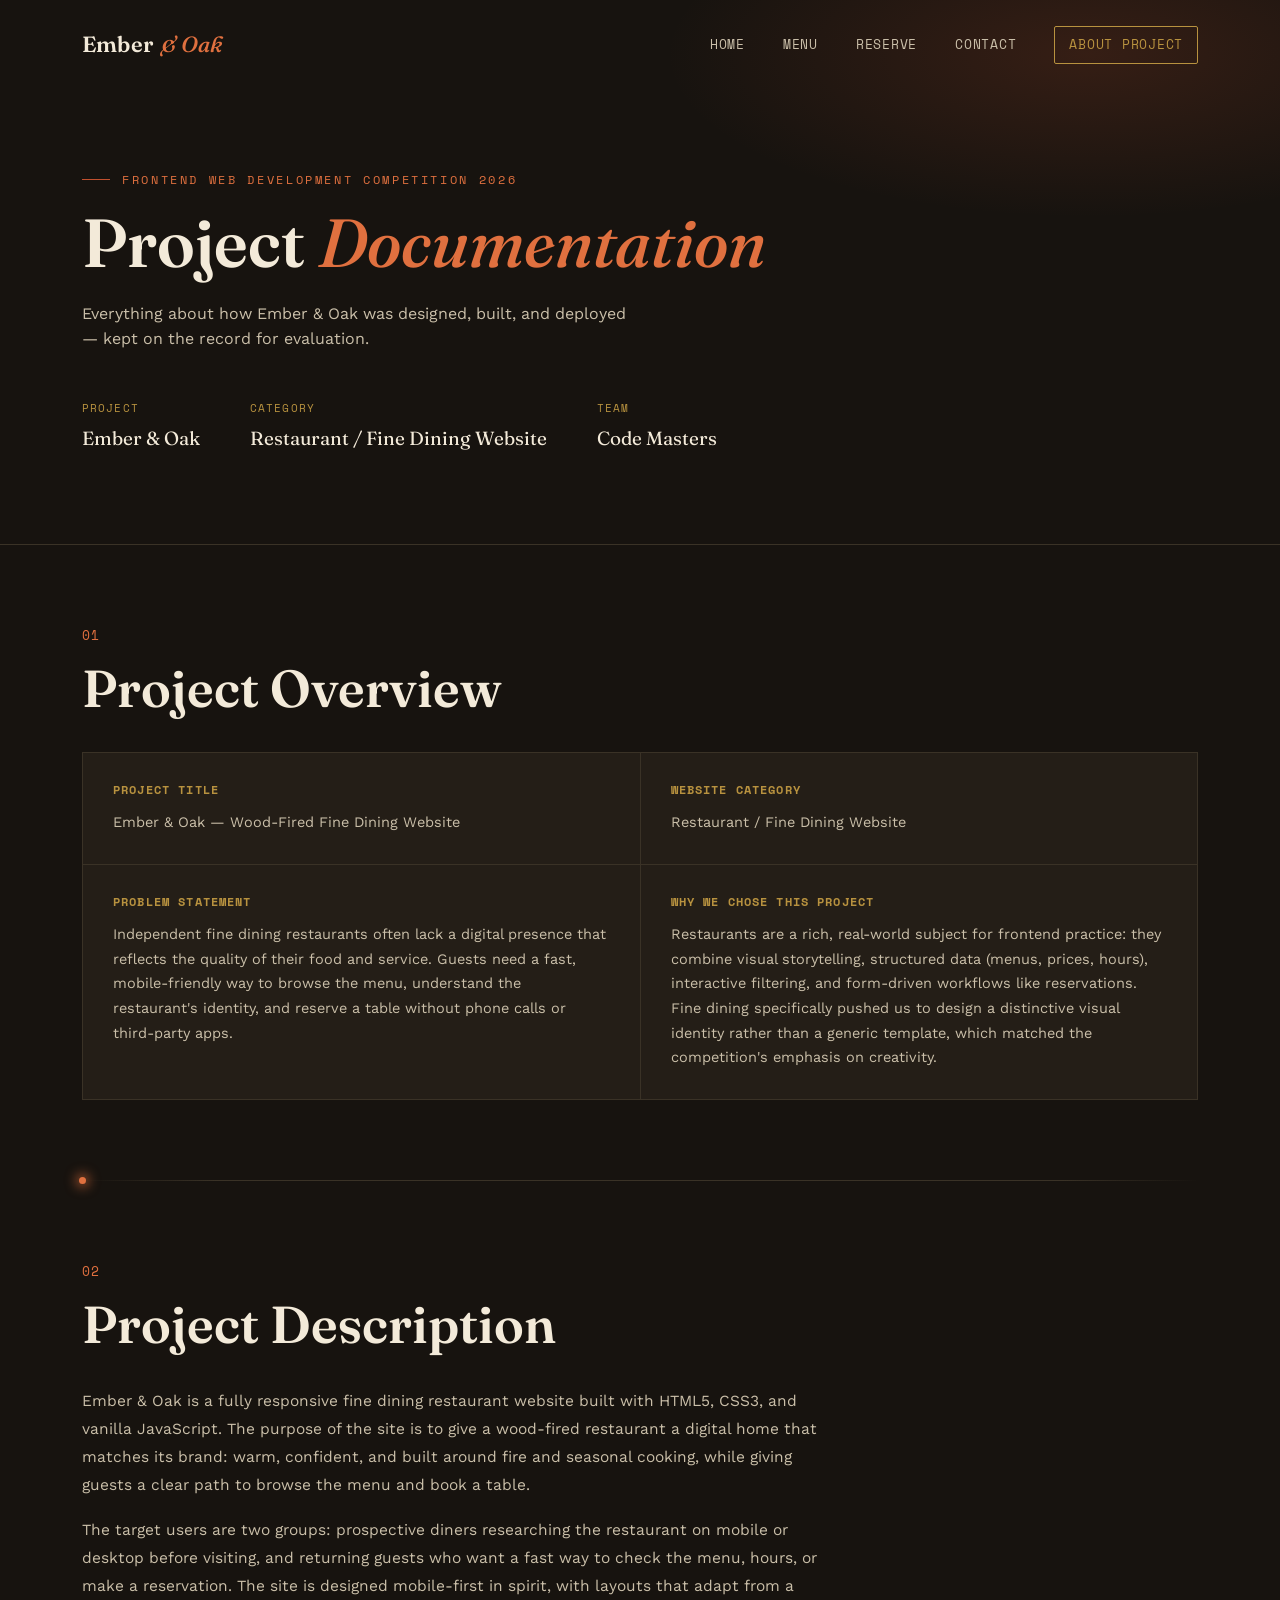
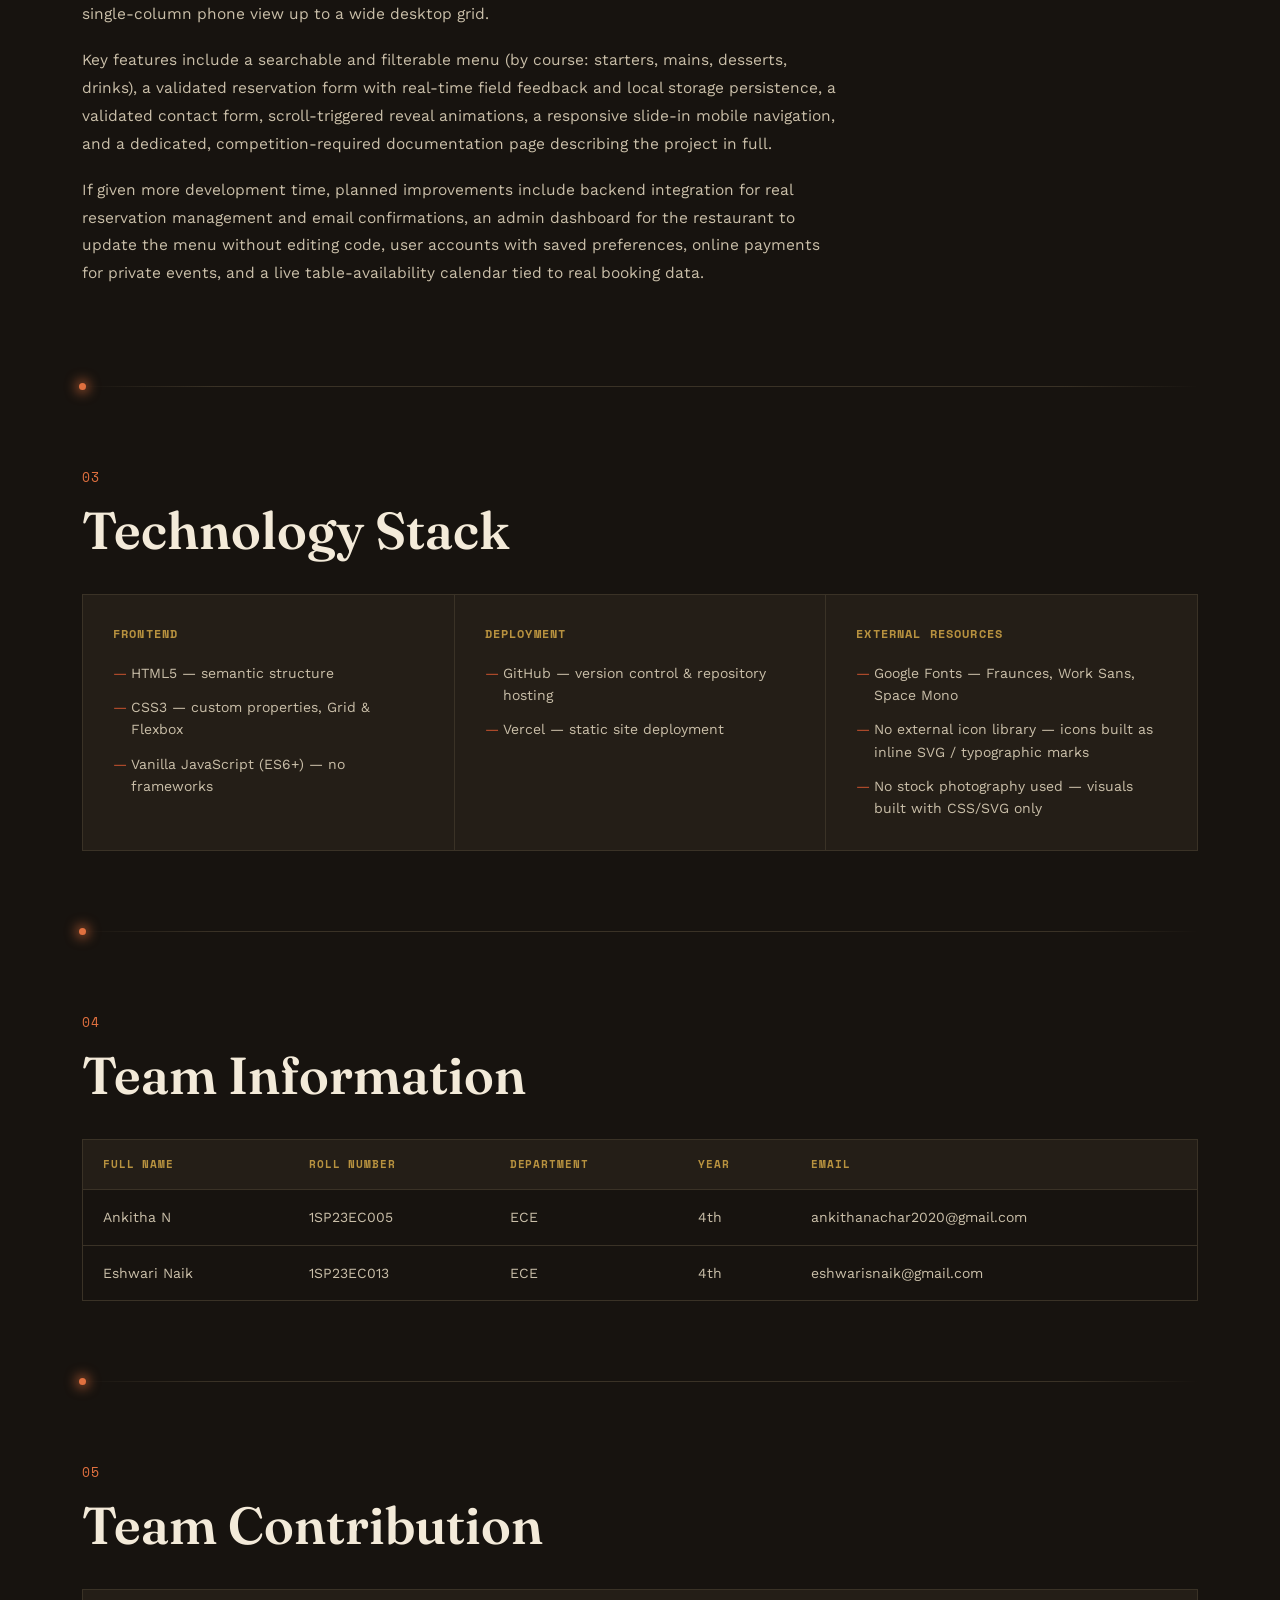
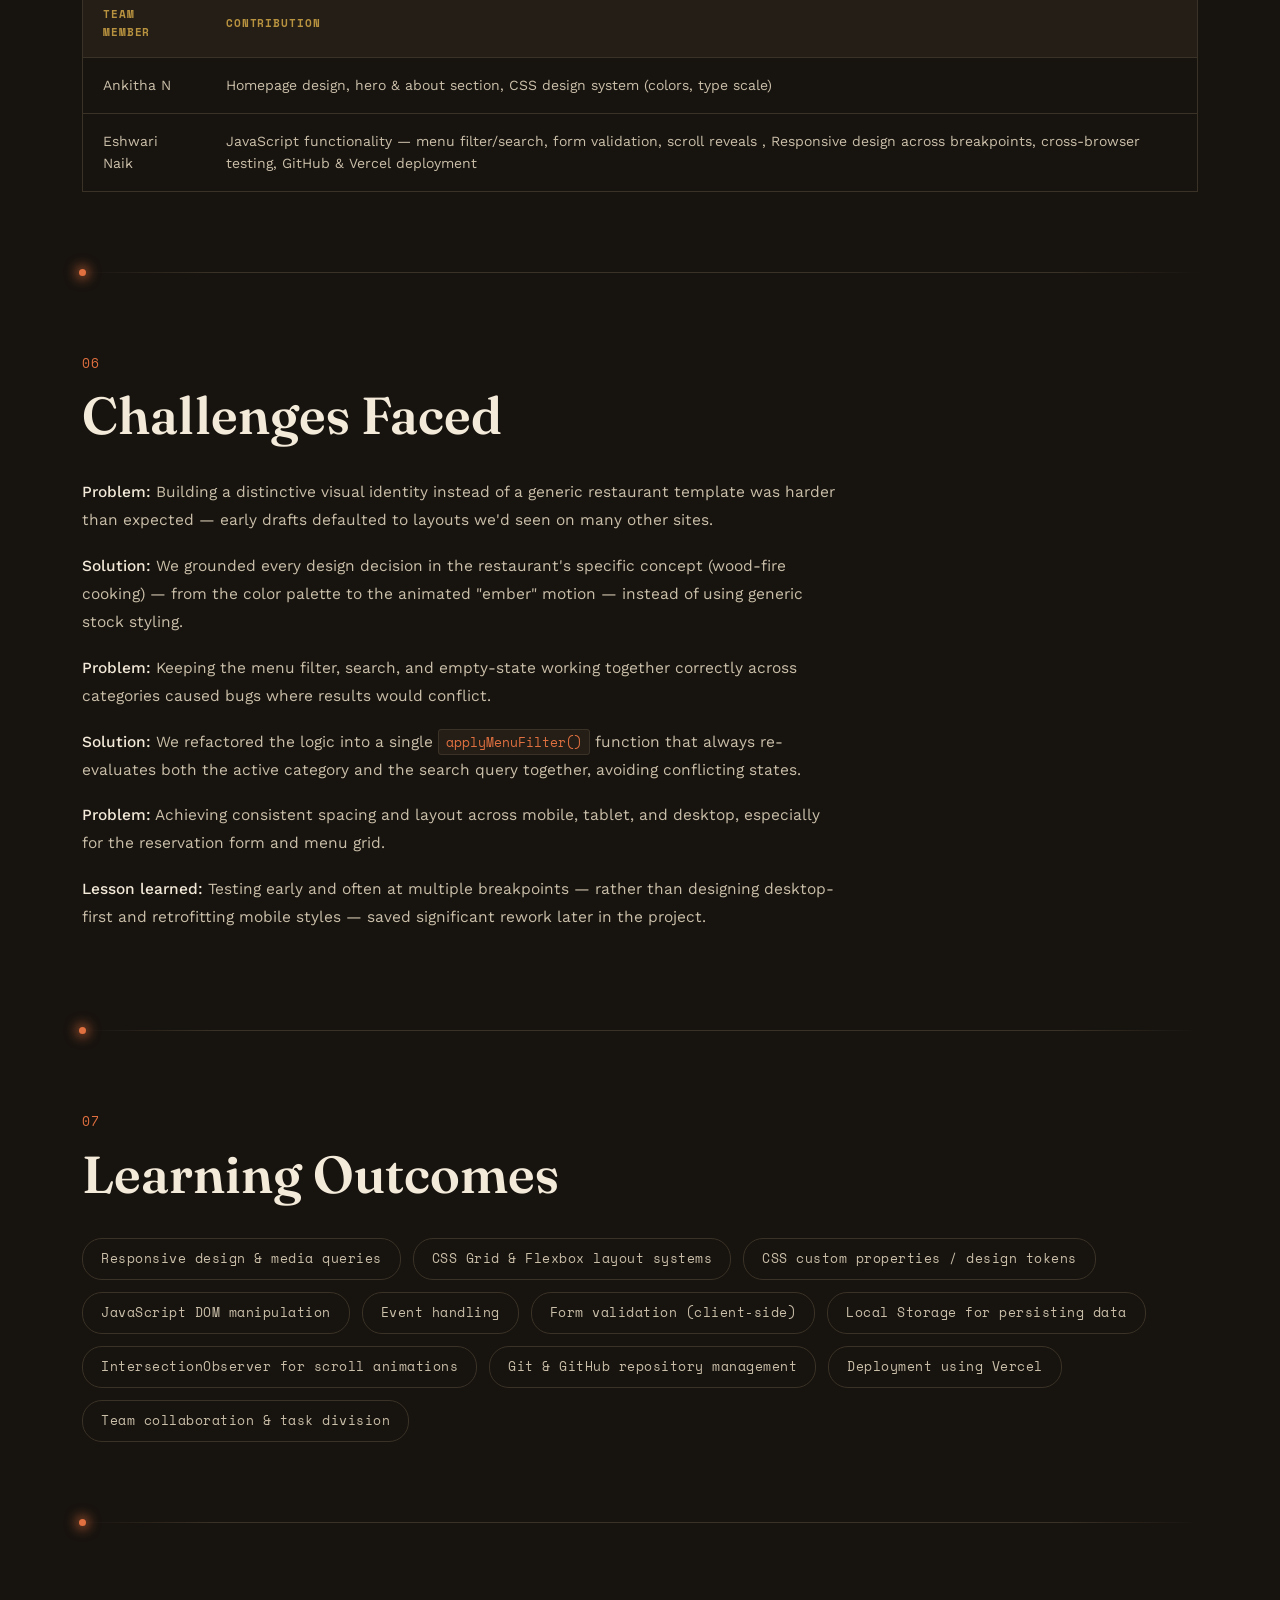
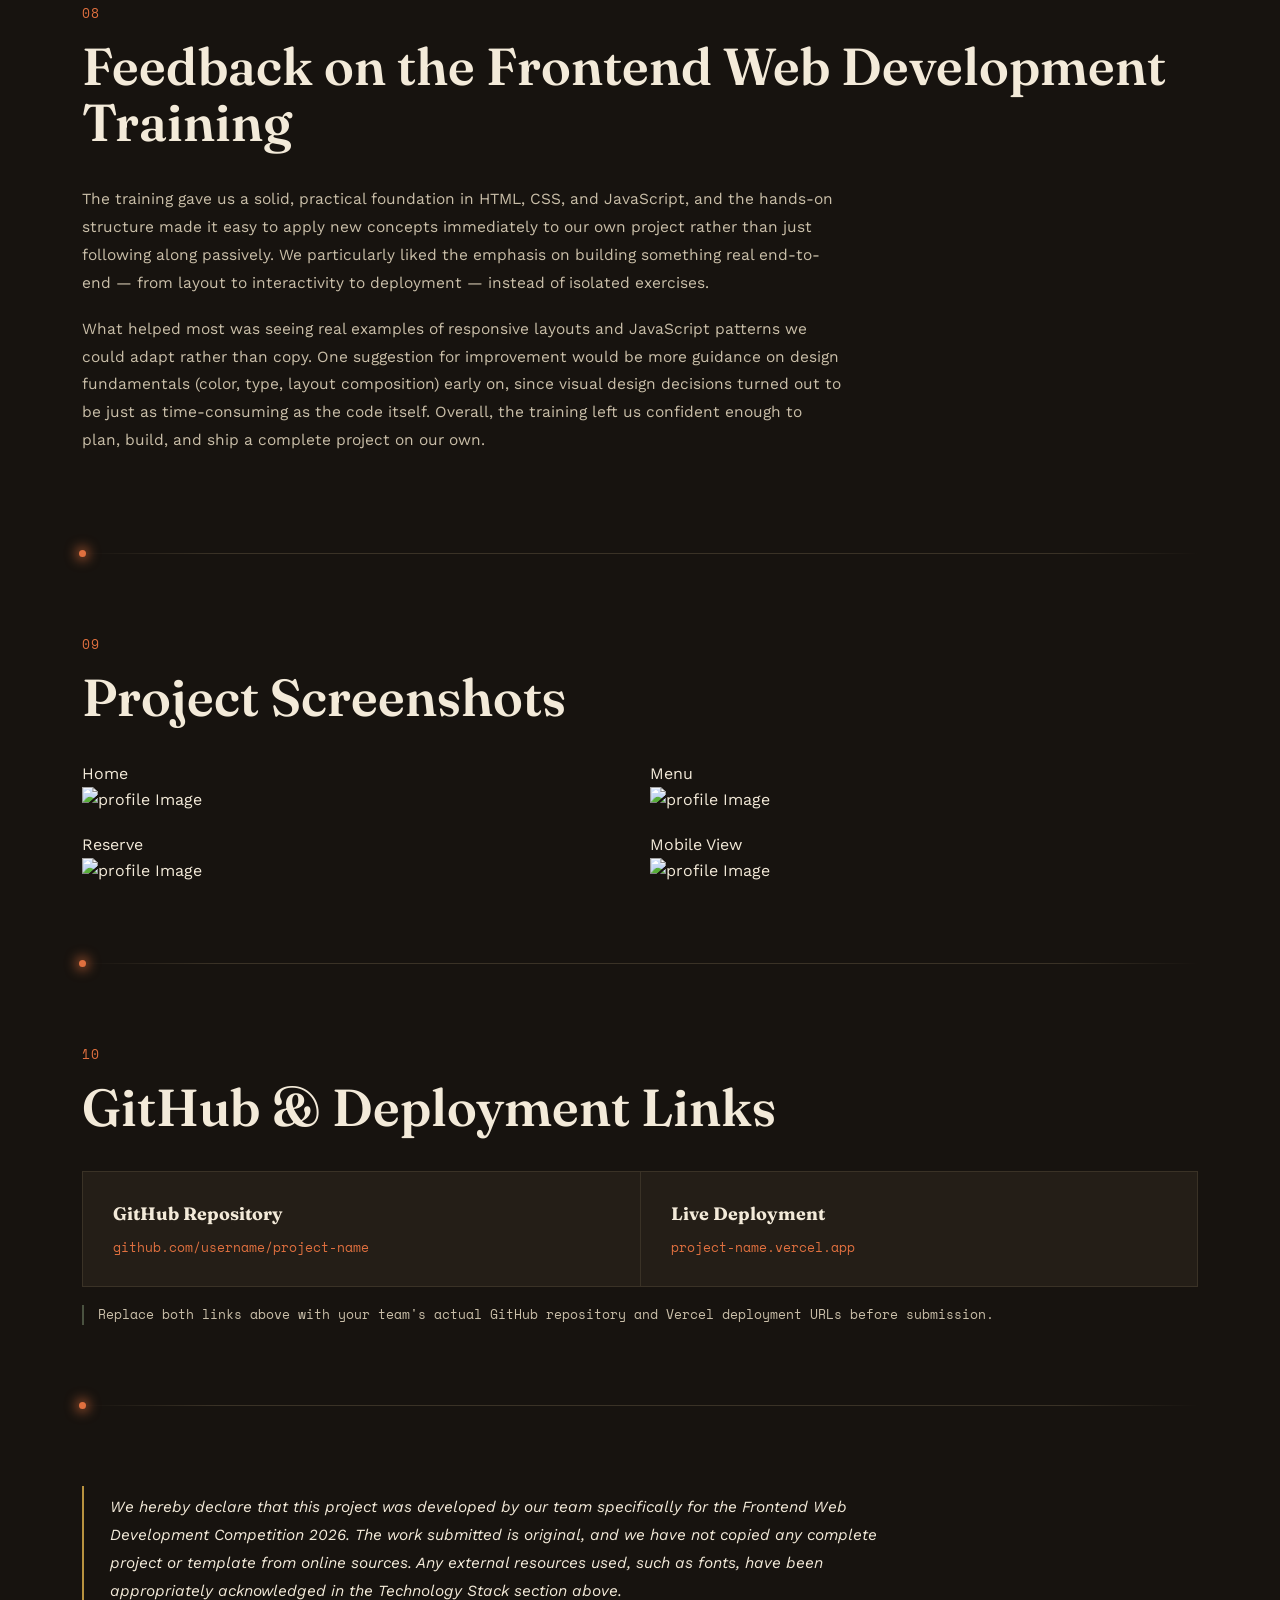
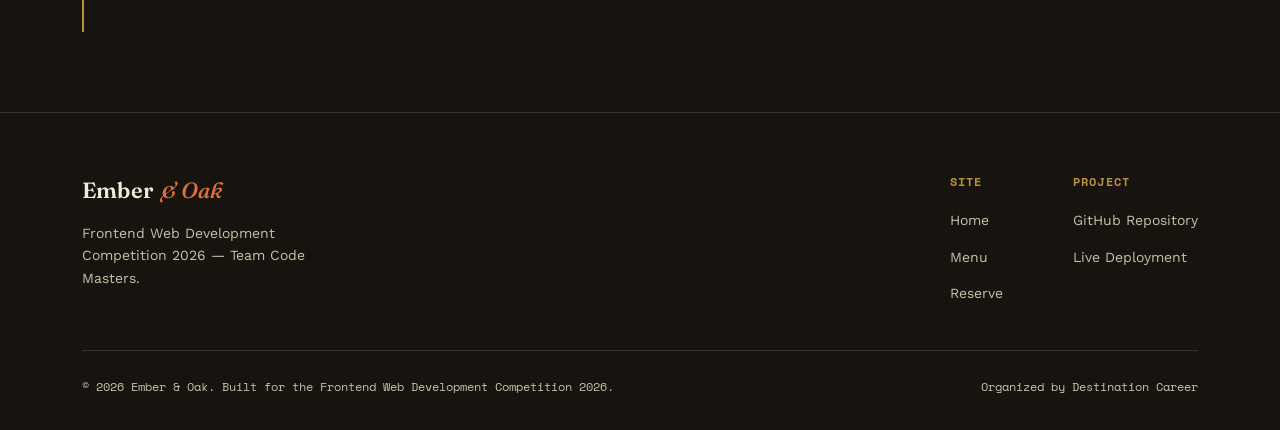
==== about-project.html @ 5c27bec0 "Add files via upload" ====
<!DOCTYPE html>
<html lang="en">
<head>
<meta charset="UTF-8">
<meta name="viewport" content="width=device-width, initial-scale=1.0">
<title>About Project — Ember & Oak Documentation</title>
<meta name="description" content="Project documentation for Ember & Oak, submitted for the Frontend Web Development Competition 2026.">
<link rel="preconnect" href="https://fonts.googleapis.com">
<link rel="stylesheet" href="style.css">
<link rel="stylesheet" href="responsive.css">
<link rel="stylesheet" href="docs.css">
<link rel="icon" href="data:,">
</head>
<body>
 
<!-- ===== Navigation ===== -->
<nav class="nav">
  <div class="container">
    <a href="index.html" class="brand">Ember <span>&amp; Oak</span></a>
    <div class="nav-links">
      <a href="index.html">Home</a>
      <a href="index.html#menu">Menu</a>
      <a href="index.html#reserve">Reserve</a>
      <a href="index.html#contact">Contact</a>
      <a href="about-project.html" class="doc-link">About Project</a>
    </div>
    <button class="nav-toggle" aria-label="Toggle navigation menu">
      <span></span><span></span><span></span>
    </button>
  </div>
</nav>
<div class="nav-overlay"></div>
 
<!-- ===== Doc Hero ===== -->
<header class="doc-hero">
  <div class="container">
    <div class="eyebrow reveal">Frontend Web Development Competition 2026</div>
    <h1 class="doc-title reveal">Project <em>Documentation</em></h1>
    <p class="doc-sub reveal">Everything about how Ember &amp; Oak was designed, built, and deployed — kept on the record for evaluation.</p>
    <div class="doc-meta reveal">
      <div><span class="lab">Project</span><span class="val">Ember &amp; Oak</span></div>
      <div><span class="lab">Category</span><span class="val">Restaurant / Fine Dining Website</span></div>
      <div><span class="lab">Team</span><span class="val">Code Masters</span></div>
    </div>
  </div>
</header>
 
<main>
 
<!-- 1. Project Overview -->
<section class="section doc-section" id="overview">
  <div class="container">
    <div class="doc-num reveal">01</div>
    <h2 class="section-title reveal">Project Overview</h2>
    <div class="doc-grid reveal">
      <div class="doc-card">
        <h4>Project Title</h4>
        <p>Ember &amp; Oak — Wood-Fired Fine Dining Website</p>
      </div>
      <div class="doc-card">
        <h4>Website Category</h4>
        <p>Restaurant / Fine Dining Website</p>
      </div>
      <div class="doc-card">
        <h4>Problem Statement</h4>
        <p>Independent fine dining restaurants often lack a digital presence that reflects the quality of their food and service. Guests need a fast, mobile-friendly way to browse the menu, understand the restaurant's identity, and reserve a table without phone calls or third-party apps.</p>
      </div>
      <div class="doc-card">
        <h4>Why We Chose This Project</h4>
        <p>Restaurants are a rich, real-world subject for frontend practice: they combine visual storytelling, structured data (menus, prices, hours), interactive filtering, and form-driven workflows like reservations. Fine dining specifically pushed us to design a distinctive visual identity rather than a generic template, which matched the competition's emphasis on creativity.</p>
      </div>
    </div>
  </div>
</section>
 
<div class="container"><div class="ember-rule"></div></div>
 
<!-- 2. Project Description -->
<section class="section doc-section" id="description">
  <div class="container">
    <div class="doc-num reveal">02</div>
    <h2 class="section-title reveal">Project Description</h2>
    <div class="doc-prose reveal">
      <p>Ember &amp; Oak is a fully responsive fine dining restaurant website built with HTML5, CSS3, and vanilla JavaScript. The purpose of the site is to give a wood-fired restaurant a digital home that matches its brand: warm, confident, and built around fire and seasonal cooking, while giving guests a clear path to browse the menu and book a table.</p>
      <p>The target users are two groups: prospective diners researching the restaurant on mobile or desktop before visiting, and returning guests who want a fast way to check the menu, hours, or make a reservation. The site is designed mobile-first in spirit, with layouts that adapt from a single-column phone view up to a wide desktop grid.</p>
      <p>Key features include a searchable and filterable menu (by course: starters, mains, desserts, drinks), a validated reservation form with real-time field feedback and local storage persistence, a validated contact form, scroll-triggered reveal animations, a responsive slide-in mobile navigation, and a dedicated, competition-required documentation page describing the project in full.</p>
      <p>If given more development time, planned improvements include backend integration for real reservation management and email confirmations, an admin dashboard for the restaurant to update the menu without editing code, user accounts with saved preferences, online payments for private events, and a live table-availability calendar tied to real booking data.</p>
    </div>
  </div>
</section>
 
<div class="container"><div class="ember-rule"></div></div>
 
<!-- 3. Technology Stack -->
<section class="section doc-section" id="stack">
  <div class="container">
    <div class="doc-num reveal">03</div>
    <h2 class="section-title reveal">Technology Stack</h2>
    <div class="stack-grid reveal">
      <div class="stack-card">
        <h4>Frontend</h4>
        <ul>
          <li>HTML5 — semantic structure</li>
          <li>CSS3 — custom properties, Grid &amp; Flexbox</li>
          <li>Vanilla JavaScript (ES6+) — no frameworks</li>
        </ul>
      </div>
      <div class="stack-card">
        <h4>Deployment</h4>
        <ul>
          <li>GitHub — version control &amp; repository hosting</li>
          <li>Vercel — static site deployment</li>
        </ul>
      </div>
      <div class="stack-card">
        <h4>External Resources</h4>
        <ul>
          <li>Google Fonts — Fraunces, Work Sans, Space Mono</li>
          <li>No external icon library — icons built as inline SVG / typographic marks</li>
          <li>No stock photography used — visuals built with CSS/SVG only</li>
        </ul>
      </div>
    </div>
  </div>
</section>
 
<div class="container"><div class="ember-rule"></div></div>
 
<!-- 4. Team Information -->
<section class="section doc-section" id="team">
  <div class="container">
    <div class="doc-num reveal">04</div>
    <h2 class="section-title reveal">Team Information</h2>
    <div class="table-wrap reveal">
      <table class="doc-table">
        <thead>
          <tr><th>Full Name</th><th>Roll Number</th><th>Department</th><th>Year</th><th>Email </th></tr>
        </thead>
        <tbody>
          <tr><td>Ankitha N</td><td>1SP23EC005</td><td>ECE</td><td>4th</td><td>ankithanachar2020@gmail.com</td></tr>
          <tr><td>Eshwari Naik</td><td>1SP23EC013</td><td>ECE</td><td>4th</td><td>eshwarisnaik@gmail.com</td></tr>
        </tbody>
      </table>
   
</section>
 
<div class="container"><div class="ember-rule"></div></div>
 
<!-- 5. Team Contribution -->
<section class="section doc-section" id="contribution">
  <div class="container">
    <div class="doc-num reveal">05</div>
    <h2 class="section-title reveal">Team Contribution</h2>
    <div class="table-wrap reveal">
      <table class="doc-table">
        <thead>
          <tr><th>Team Member</th><th>Contribution</th></tr>
        </thead>
        <tbody>
          <tr><td>Ankitha N</td><td>Homepage design, hero &amp; about section, CSS design system (colors, type scale)</td></tr>
          <tr><td>Eshwari Naik</td><td>JavaScript functionality — menu filter/search, form validation, scroll reveals , Responsive design across breakpoints, cross-browser testing, GitHub &amp; Vercel deployment</td></tr>
        </tbody>
      </table>
    </div>
  </div>
</section>
 
<div class="container"><div class="ember-rule"></div></div>
 
<!-- 6. Challenges Faced -->
<section class="section doc-section" id="challenges">
  <div class="container">
    <div class="doc-num reveal">06</div>
    <h2 class="section-title reveal">Challenges Faced</h2>
    <div class="doc-prose reveal">
      <p><strong>Problem:</strong> Building a distinctive visual identity instead of a generic restaurant template was harder than expected — early drafts defaulted to layouts we'd seen on many other sites.</p>
      <p><strong>Solution:</strong> We grounded every design decision in the restaurant's specific concept (wood-fire cooking) — from the color palette to the animated "ember" motion — instead of using generic stock styling.</p>
      <p><strong>Problem:</strong> Keeping the menu filter, search, and empty-state working together correctly across categories caused bugs where results would conflict.</p>
      <p><strong>Solution:</strong> We refactored the logic into a single <code>applyMenuFilter()</code> function that always re-evaluates both the active category and the search query together, avoiding conflicting states.</p>
      <p><strong>Problem:</strong> Achieving consistent spacing and layout across mobile, tablet, and desktop, especially for the reservation form and menu grid.</p>
      <p><strong>Lesson learned:</strong> Testing early and often at multiple breakpoints — rather than designing desktop-first and retrofitting mobile styles — saved significant rework later in the project.</p>
    </div>
  </div>
</section>
 
<div class="container"><div class="ember-rule"></div></div>
 
<!-- 7. Learning Outcomes -->
<section class="section doc-section" id="outcomes">
  <div class="container">
    <div class="doc-num reveal">07</div>
    <h2 class="section-title reveal">Learning Outcomes</h2>
    <ul class="chip-list reveal">
      <li>Responsive design &amp; media queries</li>
      <li>CSS Grid &amp; Flexbox layout systems</li>
      <li>CSS custom properties / design tokens</li>
      <li>JavaScript DOM manipulation</li>
      <li>Event handling</li>
      <li>Form validation (client-side)</li>
      <li>Local Storage for persisting data</li>
      <li>IntersectionObserver for scroll animations</li>
      <li>Git &amp; GitHub repository management</li>
      <li>Deployment using Vercel</li>
      <li>Team collaboration &amp; task division</li>
    </ul>
  </div>
</section>
 
<div class="container"><div class="ember-rule"></div></div>
 
<!-- 8. Feedback -->
<section class="section doc-section" id="feedback">
  <div class="container">
    <div class="doc-num reveal">08</div>
    <h2 class="section-title reveal">Feedback on the Frontend Web Development Training</h2>
    <div class="doc-prose reveal">
      <p>The training gave us a solid, practical foundation in HTML, CSS, and JavaScript, and the hands-on structure made it easy to apply new concepts immediately to our own project rather than just following along passively. We particularly liked the emphasis on building something real end-to-end — from layout to interactivity to deployment — instead of isolated exercises.</p>
      <p>What helped most was seeing real examples of responsive layouts and JavaScript patterns we could adapt rather than copy. One suggestion for improvement would be more guidance on design fundamentals (color, type, layout composition) early on, since visual design decisions turned out to be just as time-consuming as the code itself. Overall, the training left us confident enough to plan, build, and ship a complete project on our own.</p>
    </div>
  </div>
</section>
 
<div class="container"><div class="ember-rule"></div></div>
 
<!-- 9. Screenshots -->
<section class="section doc-section" id="screenshots">
  <div class="container">
    <div class="doc-num reveal">09</div>
    <h2 class="section-title reveal">Project Screenshots</h2>
    <div class="shot-grid reveal">
      <div><span>Home </span><img src="images\home.png" alt="profile Image"></div>
      <div><span>Menu </span><img src="images\menu.png" alt="profile Image"></div>
      <div><span>Reserve </span><img src="images\reservation.png" alt="profile Image"></div>
    <div><span>Mobile View </span><img src="images\mobile.png" alt="profile Image"></div>
</div>
</section>
 
<div class="container"><div class="ember-rule"></div></div>
 
<!-- 10. Links -->
<section class="section doc-section" id="links">
  <div class="container">
    <div class="doc-num reveal">10</div>
    <h2 class="section-title reveal">GitHub &amp; Deployment Links</h2>
    <div class="link-grid reveal">
      <a href="https://github.com/username/project-name" target="_blank" rel="noopener" class="link-card">
        <h4>GitHub Repository</h4>
        <p>github.com/username/project-name</p>
      </a>
      <a href="https://project-name.vercel.app" target="_blank" rel="noopener" class="link-card">
        <h4>Live Deployment</h4>
        <p>project-name.vercel.app</p>
      </a>
    </div>
    <p class="doc-note reveal">Replace both links above with your team's actual GitHub repository and Vercel deployment URLs before submission.</p>
  </div>
</section>
 
<div class="container"><div class="ember-rule"></div></div>
 
<!-- Declaration -->
<section class="section doc-section" id="declaration">
  <div class="container">
    <div class="doc-prose reveal declaration-box">
      <p>We hereby declare that this project was developed by our team specifically for the Frontend Web Development Competition 2026. The work submitted is original, and we have not copied any complete project or template from online sources. Any external resources used, such as fonts, have been appropriately acknowledged in the Technology Stack section above.</p>
    </div>
  </div>
</section>
 
</main>
 
<!-- ===== Footer ===== -->
<footer>
  <div class="container">
    <div class="footer-top">
      <div class="footer-brand">
        <a href="index.html" class="brand">Ember <span>&amp; Oak</span></a>
        <p>Frontend Web Development Competition 2026 — Team Code Masters.</p>
      </div>
      <div class="footer-cols">
        <div class="footer-col">
          <h4>Site</h4>
          <ul>
            <li><a href="index.html">Home</a></li>
            <li><a href="index.html#menu">Menu</a></li>
            <li><a href="index.html#reserve">Reserve</a></li>
          </ul>
        </div>
        <div class="footer-col">
          <h4>Project</h4>
          <ul>
            <li><a href="https://github.com/username/project-name" target="_blank" rel="noopener">GitHub Repository</a></li>
            <li><a href="https://project-name.vercel.app" target="_blank" rel="noopener">Live Deployment</a></li>
          </ul>
        </div>
      </div>
    </div>
    <div class="footer-bottom">
      <span>© <span id="year"></span> Ember &amp; Oak. Built for the Frontend Web Development Competition 2026.</span>
      <span>Organized by Destination Career</span>
    </div>
  </div>
</footer>
 
<button class="to-top" aria-label="Back to top">↑</button>
 
<script src="script.js"></script>
</body>
</html>
---- style.css ----
@import url('https://fonts.googleapis.com/css2?family=Fraunces:ital,opsz,wght@0,9..144,300;0,9..144,500;0,9..144,600;0,9..144,700;1,9..144,500&family=Work+Sans:wght@300;400;500;600&family=Space+Mono:wght@400;700&display=swap');
 
/* ===== Design tokens ===== */
:root{
  --bg:           #17130f;
  --bg-alt:       #1f1a14;
  --bg-card:      #241e17;
  --line:         #3a3226;
  --cream:        #f3ead9;
  --cream-dim:    #cabfa9;
  --ember:        #c1502e;
  --ember-bright: #e0703f;
  --gold:         #b8923f;
  --moss:         #4a5240;
 
  --font-display: 'Fraunces', serif;
  --font-body:    'Work Sans', sans-serif;
  --font-mono:    'Space Mono', monospace;
 
  --container: 1180px;
  --radius: 2px;
}
 
*,*::before,*::after{ box-sizing:border-box; margin:0; padding:0; }
 
html{ scroll-behavior:smooth; }
 
body{
  background:var(--bg);
  color:var(--cream);
  font-family:var(--font-body);
  font-weight:400;
  line-height:1.6;
  -webkit-font-smoothing:antialiased;
  overflow-x:hidden;
}
 
a{ color:inherit; text-decoration:none; }
ul{ list-style:none; }
img{ max-width:100%; display:block; }
button{ font-family:inherit; cursor:pointer; border:none; background:none; color:inherit; }
input,textarea,select{ font-family:inherit; }
 
.container{ width:100%; max-width:var(--container); margin:0 auto; padding:0 32px; }
 
::selection{ background:var(--ember); color:var(--cream); }
 
:focus-visible{
  outline:2px solid var(--gold);
  outline-offset:3px;
}
 
/* ===== Utility ===== */
.eyebrow{
  font-family:var(--font-mono);
  font-size:12px;
  letter-spacing:.22em;
  text-transform:uppercase;
  color:var(--ember-bright);
  display:flex;
  align-items:center;
  gap:12px;
  margin-bottom:18px;
}
.eyebrow::before{
  content:'';
  width:28px;
  height:1px;
  background:var(--ember);
}
 
.section-title{
  font-family:var(--font-display);
  font-weight:600;
  font-size:clamp(32px,4.2vw,52px);
  line-height:1.08;
  color:var(--cream);
  max-width:640px;
}
.section-title em{
  font-style:italic;
  color:var(--ember-bright);
  font-weight:500;
}
 
.section-lede{
  max-width:520px;
  color:var(--cream-dim);
  font-size:16px;
  margin-top:18px;
}
 
.section{
  padding:120px 0;
  position:relative;
}
.section-head{
  display:flex;
  justify-content:space-between;
  align-items:flex-end;
  gap:40px;
  margin-bottom:64px;
  flex-wrap:wrap;
}
 
/* burning divider */
.ember-rule{
  height:1px;
  width:100%;
  background:linear-gradient(90deg,transparent,var(--line) 12%,var(--line) 88%,transparent);
  position:relative;
  overflow:visible;
}
.ember-rule::after{
  content:'';
  position:absolute;
  top:-3px; left:-3px;
  width:7px; height:7px;
  border-radius:50%;
  background:var(--ember-bright);
  box-shadow:0 0 12px 3px rgba(224,112,63,.7);
  animation:travel 6s linear infinite;
}
@keyframes travel{
  0%{ left:-3px; opacity:0; }
  8%{ opacity:1; }
  92%{ opacity:1; }
  100%{ left:calc(100% - 4px); opacity:0; }
}
 
.btn{
  display:inline-flex;
  align-items:center;
  gap:10px;
  padding:15px 30px;
  font-family:var(--font-mono);
  font-size:13px;
  letter-spacing:.08em;
  text-transform:uppercase;
  border:1px solid var(--gold);
  color:var(--cream);
  border-radius:var(--radius);
  transition:background .35s ease, color .35s ease, box-shadow .35s ease, transform .2s ease;
  white-space:nowrap;
}
.btn:hover{
  background:var(--ember);
  border-color:var(--ember);
  box-shadow:0 0 24px rgba(193,80,46,.45);
  transform:translateY(-1px);
}
.btn-solid{
  background:var(--ember);
  border-color:var(--ember);
}
.btn-solid:hover{
  background:var(--ember-bright);
  border-color:var(--ember-bright);
}
.btn-ghost{
  border-color:var(--line);
  color:var(--cream-dim);
}
.btn-ghost:hover{
  border-color:var(--cream-dim);
  background:transparent;
  color:var(--cream);
  box-shadow:none;
}
 
/* reveal-on-scroll */
.reveal{
  opacity:0;
  transform:translateY(24px);
  transition:opacity .8s ease, transform .8s ease;
}
.reveal.is-visible{
  opacity:1;
  transform:translateY(0);
}
 
/* ===== Nav ===== */
.nav{
  position:fixed;
  top:0; left:0; right:0;
  z-index:100;
  padding:26px 0;
  transition:background .4s ease, padding .4s ease, border-color .4s ease;
  border-bottom:1px solid transparent;
}
.nav.scrolled{
  background:rgba(23,19,15,.92);
  backdrop-filter:blur(10px);
  padding:16px 0;
  border-bottom:1px solid var(--line);
}
.nav .container{
  display:flex;
  align-items:center;
  justify-content:space-between;
}
.brand{
  font-family:var(--font-display);
  font-size:22px;
  font-weight:600;
  letter-spacing:.01em;
  display:flex;
  align-items:baseline;
  gap:8px;
}
.brand span{
  color:var(--ember-bright);
  font-style:italic;
  font-weight:500;
}
.nav-links{
  display:flex;
  align-items:center;
  gap:38px;
  font-family:var(--font-mono);
  font-size:12.5px;
  letter-spacing:.06em;
  text-transform:uppercase;
}
.nav-links a{
  position:relative;
  color:var(--cream-dim);
  transition:color .3s ease;
  padding:4px 0;
}
.nav-links a::after{
  content:'';
  position:absolute; left:0; bottom:-2px;
  width:0; height:1px;
  background:var(--ember-bright);
  transition:width .3s ease;
}
.nav-links a:hover{ color:var(--cream); }
.nav-links a:hover::after{ width:100%; }
.nav-links a.doc-link{
  color:var(--gold);
  border:1px solid var(--gold);
  padding:8px 14px;
  border-radius:var(--radius);
}
.nav-links a.doc-link::after{ display:none; }
.nav-links a.doc-link:hover{
  background:var(--gold);
  color:var(--bg);
}
.nav-toggle{ display:none; }
 
/* ===== Hero ===== */
.hero{
  min-height:100vh;
  display:flex;
  align-items:center;
  position:relative;
  padding-top:100px;
  background:
    radial-gradient(ellipse 60% 50% at 82% 18%, rgba(193,80,46,.22), transparent 60%),
    radial-gradient(ellipse 50% 40% at 10% 85%, rgba(74,82,64,.18), transparent 60%),
    var(--bg);
  overflow:hidden;
}
.hero::before{
  content:'';
  position:absolute;
  inset:0;
  background-image:
    linear-gradient(rgba(243,234,217,.035) 1px, transparent 1px),
    linear-gradient(90deg, rgba(243,234,217,.035) 1px, transparent 1px);
  background-size:64px 64px;
  mask-image:radial-gradient(ellipse 70% 70% at 60% 40%, black, transparent);
  pointer-events:none;
}
.hero-grid{
  display:grid;
  grid-template-columns:1.15fr .85fr;
  gap:60px;
  align-items:center;
  position:relative;
  z-index:2;
}
.hero-kicker{
  font-family:var(--font-mono);
  font-size:12.5px;
  letter-spacing:.24em;
  text-transform:uppercase;
  color:var(--gold);
  margin-bottom:26px;
  display:flex;
  align-items:center;
  gap:14px;
}
.hero-kicker .dot{
  width:6px; height:6px; border-radius:50%;
  background:var(--ember-bright);
  box-shadow:0 0 10px 2px rgba(224,112,63,.8);
  animation:pulse 2.2s ease-in-out infinite;
}
@keyframes pulse{ 0%,100%{ opacity:1; } 50%{ opacity:.35; } }
 
.hero h1{
  font-family:var(--font-display);
  font-weight:600;
  font-size:clamp(46px, 6.4vw, 92px);
  line-height:.98;
  letter-spacing:-.01em;
  color:var(--cream);
}
.hero h1 em{
  font-style:italic;
  font-weight:500;
  color:var(--ember-bright);
  display:block;
}
.hero-sub{
  margin-top:28px;
  max-width:460px;
  color:var(--cream-dim);
  font-size:17px;
  line-height:1.7;
}
.hero-cta{
  margin-top:44px;
  display:flex;
  gap:18px;
  flex-wrap:wrap;
}
.hero-meta{
  margin-top:64px;
  display:flex;
  gap:44px;
  font-family:var(--font-mono);
}
.hero-meta div span{
  display:block;
}
.hero-meta .num{
  font-size:26px;
  color:var(--cream);
}
.hero-meta .lab{
  font-size:11px;
  letter-spacing:.1em;
  text-transform:uppercase;
  color:var(--cream-dim);
  margin-top:4px;
}
 
/* hero visual: an abstracted flame / plate motif built in CSS+SVG, no external images */
.hero-visual{
  position:relative;
  height:520px;
  display:flex;
  align-items:center;
  justify-content:center;
}
.plate{
  width:340px; height:340px;
  border-radius:50%;
  border:1px solid var(--line);
  position:relative;
  display:flex;
  align-items:center;
  justify-content:center;
  animation:spin 40s linear infinite;
}
.plate::before{
  content:'';
  position:absolute; inset:26px;
  border-radius:50%;
  border:1px solid var(--line);
}
@keyframes spin{ to{ transform:rotate(360deg); } }
.plate-core{
  width:210px; height:210px;
  border-radius:50%;
  background:radial-gradient(circle at 35% 30%, rgba(224,112,63,.5), rgba(193,80,46,.08) 60%, transparent 75%);
  filter:blur(1px);
  animation:flicker 5s ease-in-out infinite;
}
@keyframes flicker{
  0%,100%{ transform:scale(1); opacity:.9; }
  33%{ transform:scale(1.04) translate(2px,-2px); opacity:1; }
  66%{ transform:scale(.98) translate(-2px,1px); opacity:.8; }
}
.hero-visual .tag{
  position:absolute;
  bottom:6px; left:50%;
  transform:translateX(-50%);
  font-family:var(--font-mono);
  font-size:11px;
  letter-spacing:.14em;
  text-transform:uppercase;
  color:var(--cream-dim);
  white-space:nowrap;
}
 
/* ===== Marquee strip ===== */
.strip{
  border-top:1px solid var(--line);
  border-bottom:1px solid var(--line);
  padding:20px 0;
  overflow:hidden;
  background:var(--bg-alt);
}
.strip-track{
  display:flex;
  gap:60px;
  white-space:nowrap;
  animation:marquee 26s linear infinite;
  width:max-content;
}
.strip-track span{
  font-family:var(--font-mono);
  font-size:13px;
  letter-spacing:.18em;
  text-transform:uppercase;
  color:var(--cream-dim);
  display:flex;
  align-items:center;
  gap:16px;
}
.strip-track span::after{ content:'◆'; color:var(--ember); font-size:9px; }
@keyframes marquee{
  from{ transform:translateX(0); }
  to{ transform:translateX(-50%); }
}
 
/* ===== About / story ===== */
.about{
  background:var(--bg-alt);
}
.about-grid{
  display:grid;
  grid-template-columns:.9fr 1.1fr;
  gap:70px;
  align-items:start;
}
.about-figure{
  border:1px solid var(--line);
  padding:38px;
  background:var(--bg-card);
  position:relative;
}
.about-figure .big-num{
  font-family:var(--font-display);
  font-style:italic;
  font-size:96px;
  line-height:1;
  color:var(--ember);
}
.about-figure p{
  margin-top:10px;
  font-family:var(--font-mono);
  font-size:12px;
  letter-spacing:.08em;
  text-transform:uppercase;
  color:var(--cream-dim);
}
.about-copy p{
  color:var(--cream-dim);
  margin-bottom:20px;
  max-width:560px;
}
.about-copy p:first-of-type{ color:var(--cream); font-size:18px; }
.value-list{
  margin-top:32px;
  display:grid;
  gap:0;
}
.value-list li{
  padding:18px 0;
  border-top:1px solid var(--line);
  display:flex;
  justify-content:space-between;
  align-items:center;
  gap:20px;
  font-family:var(--font-mono);
  font-size:13px;
  color:var(--cream-dim);
}
.value-list li strong{
  font-family:var(--font-body);
  font-weight:500;
  color:var(--cream);
  font-size:15px;
}
 
/* ===== Menu ===== */
.menu-controls{
  display:flex;
  justify-content:space-between;
  align-items:center;
  gap:24px;
  flex-wrap:wrap;
  margin-bottom:44px;
}
.menu-filters{
  display:flex;
  gap:10px;
  flex-wrap:wrap;
}
.filter-btn{
  font-family:var(--font-mono);
  font-size:12px;
  letter-spacing:.08em;
  text-transform:uppercase;
  padding:10px 18px;
  border:1px solid var(--line);
  color:var(--cream-dim);
  border-radius:var(--radius);
  transition:all .3s ease;
}
.filter-btn:hover{ color:var(--cream); border-color:var(--cream-dim); }
.filter-btn.active{
  background:var(--ember);
  border-color:var(--ember);
  color:var(--cream);
}
.menu-search{
  position:relative;
  min-width:240px;
}
.menu-search input{
  width:100%;
  background:var(--bg-card);
  border:1px solid var(--line);
  color:var(--cream);
  padding:11px 16px;
  font-size:13.5px;
  border-radius:var(--radius);
  transition:border-color .3s ease;
}
.menu-search input::placeholder{ color:var(--cream-dim); }
.menu-search input:focus{ border-color:var(--gold); outline:none; }
 
.menu-grid{
  display:grid;
  grid-template-columns:repeat(3,1fr);
  gap:1px;
  background:var(--line);
  border:1px solid var(--line);
}
.menu-item{
  background:var(--bg-card);
  padding:32px 28px;
  position:relative;
  transition:background .35s ease, box-shadow .35s ease;
}
.menu-item::before{
  content:'';
  position:absolute; inset:0;
  border:1px solid transparent;
  transition:border-color .35s ease, box-shadow .35s ease;
  pointer-events:none;
}
.menu-item:hover::before{
  border-color:var(--ember);
  box-shadow:inset 0 0 30px rgba(193,80,46,.16);
}
.menu-item:hover{ background:#2a2219; }
.menu-item-top{
  display:flex;
  justify-content:space-between;
  align-items:flex-start;
  gap:14px;
}
.menu-item h3{
  font-family:var(--font-display);
  font-size:21px;
  font-weight:600;
  color:var(--cream);
  max-width:180px;
}
.menu-price{
  font-family:var(--font-mono);
  font-size:15px;
  color:var(--gold);
  white-space:nowrap;
}
.menu-item p{
  margin-top:12px;
  color:var(--cream-dim);
  font-size:14px;
  line-height:1.65;
}
.menu-tag{
  display:inline-block;
  margin-top:18px;
  font-family:var(--font-mono);
  font-size:10.5px;
  letter-spacing:.1em;
  text-transform:uppercase;
  color:var(--moss);
  border:1px solid var(--moss);
  padding:4px 10px;
  border-radius:20px;
}
.menu-empty{
  grid-column:1/-1;
  text-align:center;
  padding:60px 20px;
  color:var(--cream-dim);
  font-family:var(--font-mono);
  font-size:13px;
  background:var(--bg-card);
  display:none;
}
 
/* ===== Reservation ===== */
.reserve{
  background:
    radial-gradient(ellipse 60% 60% at 15% 20%, rgba(193,80,46,.12), transparent 60%),
    var(--bg);
}
.reserve-wrap{
  display:grid;
  grid-template-columns:.85fr 1.15fr;
  gap:70px;
  align-items:start;
}
.reserve-info .info-row{
  padding:22px 0;
  border-top:1px solid var(--line);
  display:flex;
  justify-content:space-between;
  font-family:var(--font-mono);
  font-size:13px;
  color:var(--cream-dim);
}
.reserve-info .info-row:last-child{ border-bottom:1px solid var(--line); }
.reserve-info .info-row span:first-child{ color:var(--cream); text-transform:uppercase; letter-spacing:.06em; }
 
.form-card{
  background:var(--bg-card);
  border:1px solid var(--line);
  padding:44px;
}
.form-row{
  display:grid;
  grid-template-columns:1fr 1fr;
  gap:22px;
  margin-bottom:22px;
}
.field{
  display:flex;
  flex-direction:column;
  gap:8px;
}
.field.full{ grid-column:1/-1; }
.field label{
  font-family:var(--font-mono);
  font-size:11px;
  letter-spacing:.1em;
  text-transform:uppercase;
  color:var(--cream-dim);
}
.field input, .field select, .field textarea{
  background:var(--bg);
  border:1px solid var(--line);
  color:var(--cream);
  padding:13px 14px;
  font-size:14.5px;
  border-radius:var(--radius);
  transition:border-color .3s ease, box-shadow .3s ease;
}
.field input:focus, .field select:focus, .field textarea:focus{
  outline:none;
  border-color:var(--gold);
  box-shadow:0 0 0 3px rgba(184,146,63,.15);
}
.field textarea{ resize:vertical; min-height:96px; }
.field.error input, .field.error select, .field.error textarea{
  border-color:#c1502e;
  box-shadow:0 0 0 3px rgba(193,80,46,.15);
}
.field-msg{
  font-size:11.5px;
  color:var(--ember-bright);
  font-family:var(--font-mono);
  min-height:14px;
}
.form-foot{
  display:flex;
  align-items:center;
  justify-content:space-between;
  gap:20px;
  margin-top:8px;
  flex-wrap:wrap;
}
.form-status{
  font-family:var(--font-mono);
  font-size:12.5px;
  color:var(--moss);
  display:none;
}
.form-status.show{ display:block; }
 
/* ===== Contact / footer ===== */
.contact{
  background:var(--bg-alt);
}
.contact-grid{
  display:grid;
  grid-template-columns:1fr 1fr;
  gap:70px;
}
.contact-list{
  margin-top:36px;
  display:grid;
  gap:24px;
}
.contact-list li{
  display:flex;
  gap:16px;
  align-items:flex-start;
}
.contact-list .ic{
  font-family:var(--font-mono);
  color:var(--ember-bright);
  font-size:13px;
  margin-top:2px;
}
.contact-list strong{ display:block; color:var(--cream); font-size:15px; margin-bottom:2px; }
.contact-list span{ color:var(--cream-dim); font-size:14px; }
 
.map-box{
  border:1px solid var(--line);
  height:100%;
  min-height:340px;
  background:
    repeating-linear-gradient(45deg, transparent, transparent 24px, rgba(243,234,217,.02) 24px, rgba(243,234,217,.02) 48px),
    var(--bg-card);
  display:flex;
  align-items:center;
  justify-content:center;
  text-align:center;
  padding:40px;
}
.map-box p{
  font-family:var(--font-mono);
  font-size:12.5px;
  color:var(--cream-dim);
  letter-spacing:.05em;
  line-height:1.8;
}
 
footer{
  padding:60px 0 34px;
  background:var(--bg);
  border-top:1px solid var(--line);
}
.footer-top{
  display:flex;
  justify-content:space-between;
  align-items:flex-start;
  gap:40px;
  flex-wrap:wrap;
  padding-bottom:44px;
  border-bottom:1px solid var(--line);
}
.footer-brand .brand{ margin-bottom:14px; }
.footer-brand p{ color:var(--cream-dim); max-width:280px; font-size:14px; }
.footer-cols{
  display:flex;
  gap:70px;
  flex-wrap:wrap;
}
.footer-col h4{
  font-family:var(--font-mono);
  font-size:11.5px;
  letter-spacing:.1em;
  text-transform:uppercase;
  color:var(--gold);
  margin-bottom:16px;
}
.footer-col ul{ display:grid; gap:11px; }
.footer-col a{
  color:var(--cream-dim);
  font-size:14px;
  transition:color .3s ease;
}
.footer-col a:hover{ color:var(--cream); }
.footer-bottom{
  display:flex;
  justify-content:space-between;
  align-items:center;
  padding-top:26px;
  flex-wrap:wrap;
  gap:14px;
  font-family:var(--font-mono);
  font-size:12px;
  color:var(--cream-dim);
}
.footer-bottom a{ color:var(--gold); }
 
/* toast */
.toast{
  position:fixed;
  bottom:28px; right:28px;
  background:var(--bg-card);
  border:1px solid var(--gold);
  color:var(--cream);
  padding:16px 22px;
  font-family:var(--font-mono);
  font-size:13px;
  border-radius:var(--radius);
  z-index:300;
  transform:translateY(20px);
  opacity:0;
  pointer-events:none;
  transition:all .4s ease;
  max-width:320px;
}
.toast.show{ transform:translateY(0); opacity:1; }
 
/* back to top */
.to-top{
  position:fixed;
  bottom:28px; left:28px;
  width:44px; height:44px;
  border:1px solid var(--line);
  background:var(--bg-card);
  color:var(--cream);
  display:flex;
  align-items:center;
  justify-content:center;
  font-family:var(--font-mono);
  z-index:90;
  opacity:0;
  pointer-events:none;
  transition:opacity .3s ease, border-color .3s ease;
}
.to-top.show{ opacity:1; pointer-events:auto; }
.to-top:hover{ border-color:var(--gold); }
---- responsive.css ----
/* ===== Tablet ===== */
@media (max-width: 1024px){
  .hero-grid{ grid-template-columns:1fr; gap:60px; }
  .hero-visual{ height:360px; order:-1; }
  .plate{ width:260px; height:260px; }
  .plate-core{ width:160px; height:160px; }
 
  .about-grid,
  .reserve-wrap,
  .contact-grid{ grid-template-columns:1fr; }
  .about-figure{ max-width:320px; }
 
  .menu-grid{ grid-template-columns:repeat(2,1fr); }
 
  .section{ padding:90px 0; }
}
 
/* ===== Mobile nav + general ===== */
@media (max-width: 760px){
  .container{ padding:0 22px; }
  .section{ padding:72px 0; }
  .section-head{ margin-bottom:40px; }
 
  .nav-links{
    position:fixed;
    top:0; right:0;
    height:100vh;
    width:78%;
    max-width:320px;
    background:var(--bg-alt);
    border-left:1px solid var(--line);
    flex-direction:column;
    align-items:flex-start;
    justify-content:flex-start;
    gap:28px;
    padding:100px 32px 40px;
    transform:translateX(100%);
    transition:transform .4s ease;
    z-index:99;
  }
  .nav-links.open{ transform:translateX(0); }
  .nav-links a.doc-link{ margin-top:10px; }
 
  .nav-toggle{
    display:flex;
    flex-direction:column;
    gap:5px;
    width:28px;
    z-index:101;
  }
  .nav-toggle span{
    height:1px;
    background:var(--cream);
    transition:transform .3s ease, opacity .3s ease;
  }
  .nav-toggle.open span:nth-child(1){ transform:translateY(6px) rotate(45deg); }
  .nav-toggle.open span:nth-child(2){ opacity:0; }
  .nav-toggle.open span:nth-child(3){ transform:translateY(-6px) rotate(-45deg); }
 
  .nav-overlay{
    display:none;
    position:fixed; inset:0;
    background:rgba(0,0,0,.5);
    z-index:98;
  }
  .nav-overlay.open{ display:block; }
 
  .hero{ padding-top:110px; min-height:auto; padding-bottom:70px; }
  .hero h1{ font-size:clamp(38px,10vw,54px); }
  .hero-meta{ gap:28px; flex-wrap:wrap; }
  .hero-visual{ height:260px; }
  .plate{ width:200px; height:200px; }
  .plate-core{ width:120px; height:120px; }
 
  .menu-grid{ grid-template-columns:1fr; }
  .menu-controls{ flex-direction:column; align-items:stretch; }
  .menu-search{ min-width:0; }
 
  .form-row{ grid-template-columns:1fr; gap:16px; margin-bottom:16px; }
  .form-card{ padding:26px; }
 
  .footer-top{ flex-direction:column; }
  .footer-cols{ gap:40px; }
 
  .to-top{ left:16px; bottom:16px; width:40px; height:40px; }
  .toast{ right:16px; left:16px; bottom:16px; max-width:none; }
}
 
@media (max-width: 420px){
  .hero-meta{ gap:22px; }
  .about-figure .big-num{ font-size:70px; }
  .strip-track span{ font-size:12px; gap:36px; }
}
 
/* Reduced motion */
@media (prefers-reduced-motion: reduce){
  *{
    animation-duration:.001ms !important;
    animation-iteration-count:1 !important;
    transition-duration:.001ms !important;
    scroll-behavior:auto !important;
  }
}
---- docs.css ----
/* ===== Documentation page specific styles ===== */
 
.doc-hero{
  padding:170px 0 90px;
  background:
    radial-gradient(ellipse 55% 50% at 85% 10%, rgba(193,80,46,.18), transparent 60%),
    var(--bg);
  border-bottom:1px solid var(--line);
}
.doc-title{
  font-family:var(--font-display);
  font-weight:600;
  font-size:clamp(40px,6vw,68px);
  line-height:1.05;
  margin-top:14px;
}
.doc-title em{
  font-style:italic;
  color:var(--ember-bright);
  font-weight:500;
}
.doc-sub{
  max-width:560px;
  margin-top:22px;
  color:var(--cream-dim);
  font-size:16px;
}
.doc-meta{
  display:flex;
  gap:50px;
  margin-top:48px;
  flex-wrap:wrap;
}
.doc-meta .lab{
  display:block;
  font-family:var(--font-mono);
  font-size:11px;
  letter-spacing:.1em;
  text-transform:uppercase;
  color:var(--gold);
  margin-bottom:6px;
}
.doc-meta .val{
  font-family:var(--font-display);
  font-size:19px;
  color:var(--cream);
}
 
.doc-section{ padding:80px 0; }
.doc-num{
  font-family:var(--font-mono);
  font-size:13px;
  color:var(--ember-bright);
  letter-spacing:.1em;
  margin-bottom:14px;
}
.doc-section .section-title{ margin-bottom:36px; max-width:100%; }
 
.doc-grid{
  display:grid;
  grid-template-columns:repeat(2,1fr);
  gap:1px;
  background:var(--line);
  border:1px solid var(--line);
}
.doc-card{
  background:var(--bg-card);
  padding:28px 30px;
}
.doc-card h4{
  font-family:var(--font-mono);
  font-size:11.5px;
  letter-spacing:.1em;
  text-transform:uppercase;
  color:var(--gold);
  margin-bottom:12px;
}
.doc-card p{
  color:var(--cream-dim);
  font-size:14.5px;
  line-height:1.7;
}
 
.doc-prose{ max-width:760px; }
.doc-prose p{
  color:var(--cream-dim);
  margin-bottom:18px;
  font-size:15.5px;
  line-height:1.8;
}
.doc-prose p strong{ color:var(--cream); font-weight:500; }
.doc-prose code{
  font-family:var(--font-mono);
  background:var(--bg-card);
  border:1px solid var(--line);
  padding:2px 7px;
  border-radius:3px;
  font-size:13px;
  color:var(--ember-bright);
}
.declaration-box{
  border-left:2px solid var(--gold);
  padding:8px 0 8px 26px;
  max-width:820px;
}
.declaration-box p{ color:var(--cream); font-style:italic; }
 
.stack-grid{
  display:grid;
  grid-template-columns:repeat(3,1fr);
  gap:1px;
  background:var(--line);
  border:1px solid var(--line);
}
.stack-card{
  background:var(--bg-card);
  padding:30px;
}
.stack-card h4{
  font-family:var(--font-mono);
  font-size:11.5px;
  letter-spacing:.1em;
  text-transform:uppercase;
  color:var(--gold);
  margin-bottom:18px;
}
.stack-card ul{ display:grid; gap:12px; }
.stack-card li{
  color:var(--cream-dim);
  font-size:14px;
  padding-left:18px;
  position:relative;
}
.stack-card li::before{
  content:'—';
  position:absolute; left:0; top:0;
  color:var(--ember);
}
 
.table-wrap{
  overflow-x:auto;
  border:1px solid var(--line);
}
.doc-table{
  width:100%;
  border-collapse:collapse;
  min-width:600px;
}
.doc-table th{
  font-family:var(--font-mono);
  font-size:11px;
  letter-spacing:.08em;
  text-transform:uppercase;
  color:var(--gold);
  text-align:left;
  padding:16px 20px;
  background:var(--bg-card);
  border-bottom:1px solid var(--line);
}
.doc-table td{
  padding:16px 20px;
  font-size:14px;
  color:var(--cream-dim);
  border-bottom:1px solid var(--line);
}
.doc-table tr:last-child td{ border-bottom:none; }
.doc-table tr:hover td{ background:rgba(193,80,46,.06); color:var(--cream); }
 
.doc-note{
  margin-top:18px;
  font-family:var(--font-mono);
  font-size:12.5px;
  color:var(--cream-dim);
  border-left:2px solid var(--moss);
  padding-left:14px;
}
 
.chip-list{
  display:flex;
  flex-wrap:wrap;
  gap:12px;
}
.chip-list li{
  font-family:var(--font-mono);
  font-size:12.5px;
  letter-spacing:.04em;
  color:var(--cream-dim);
  border:1px solid var(--line);
  padding:10px 18px;
  border-radius:20px;
  transition:border-color .3s ease, color .3s ease;
}
.chip-list li:hover{
  border-color:var(--ember);
  color:var(--cream);
}
 
.shot-grid{
  display:grid;
  grid-template-columns:repeat(2,1fr);
  gap:20px;
}
.shot-card{ display:flex; flex-direction:column; gap:10px; }
.shot-frame{
  aspect-ratio:16/10;
  border:1px dashed var(--line);
  background:var(--bg-card);
  display:flex;
  align-items:center;
  justify-content:center;
  text-align:center;
  color:var(--cream-dim);
  font-family:var(--font-mono);
  font-size:12.5px;
  padding:20px;
}
.shot-card span{
  font-family:var(--font-mono);
  font-size:11.5px;
  letter-spacing:.08em;
  text-transform:uppercase;
  color:var(--gold);
}
 
.link-grid{
  display:grid;
  grid-template-columns:repeat(2,1fr);
  gap:1px;
  background:var(--line);
  border:1px solid var(--line);
}
.link-card{
  background:var(--bg-card);
  padding:28px 30px;
  display:block;
  transition:background .3s ease;
}
.link-card:hover{ background:#2a2219; }
.link-card h4{
  font-family:var(--font-display);
  font-size:18px;
  color:var(--cream);
  margin-bottom:8px;
}
.link-card p{
  font-family:var(--font-mono);
  font-size:13px;
  color:var(--ember-bright);
}
 
@media (max-width: 760px){
  .doc-hero{ padding:130px 0 60px; }
  .doc-grid, .stack-grid, .shot-grid, .link-grid{ grid-template-columns:1fr; }
  .doc-meta{ gap:28px; }
}
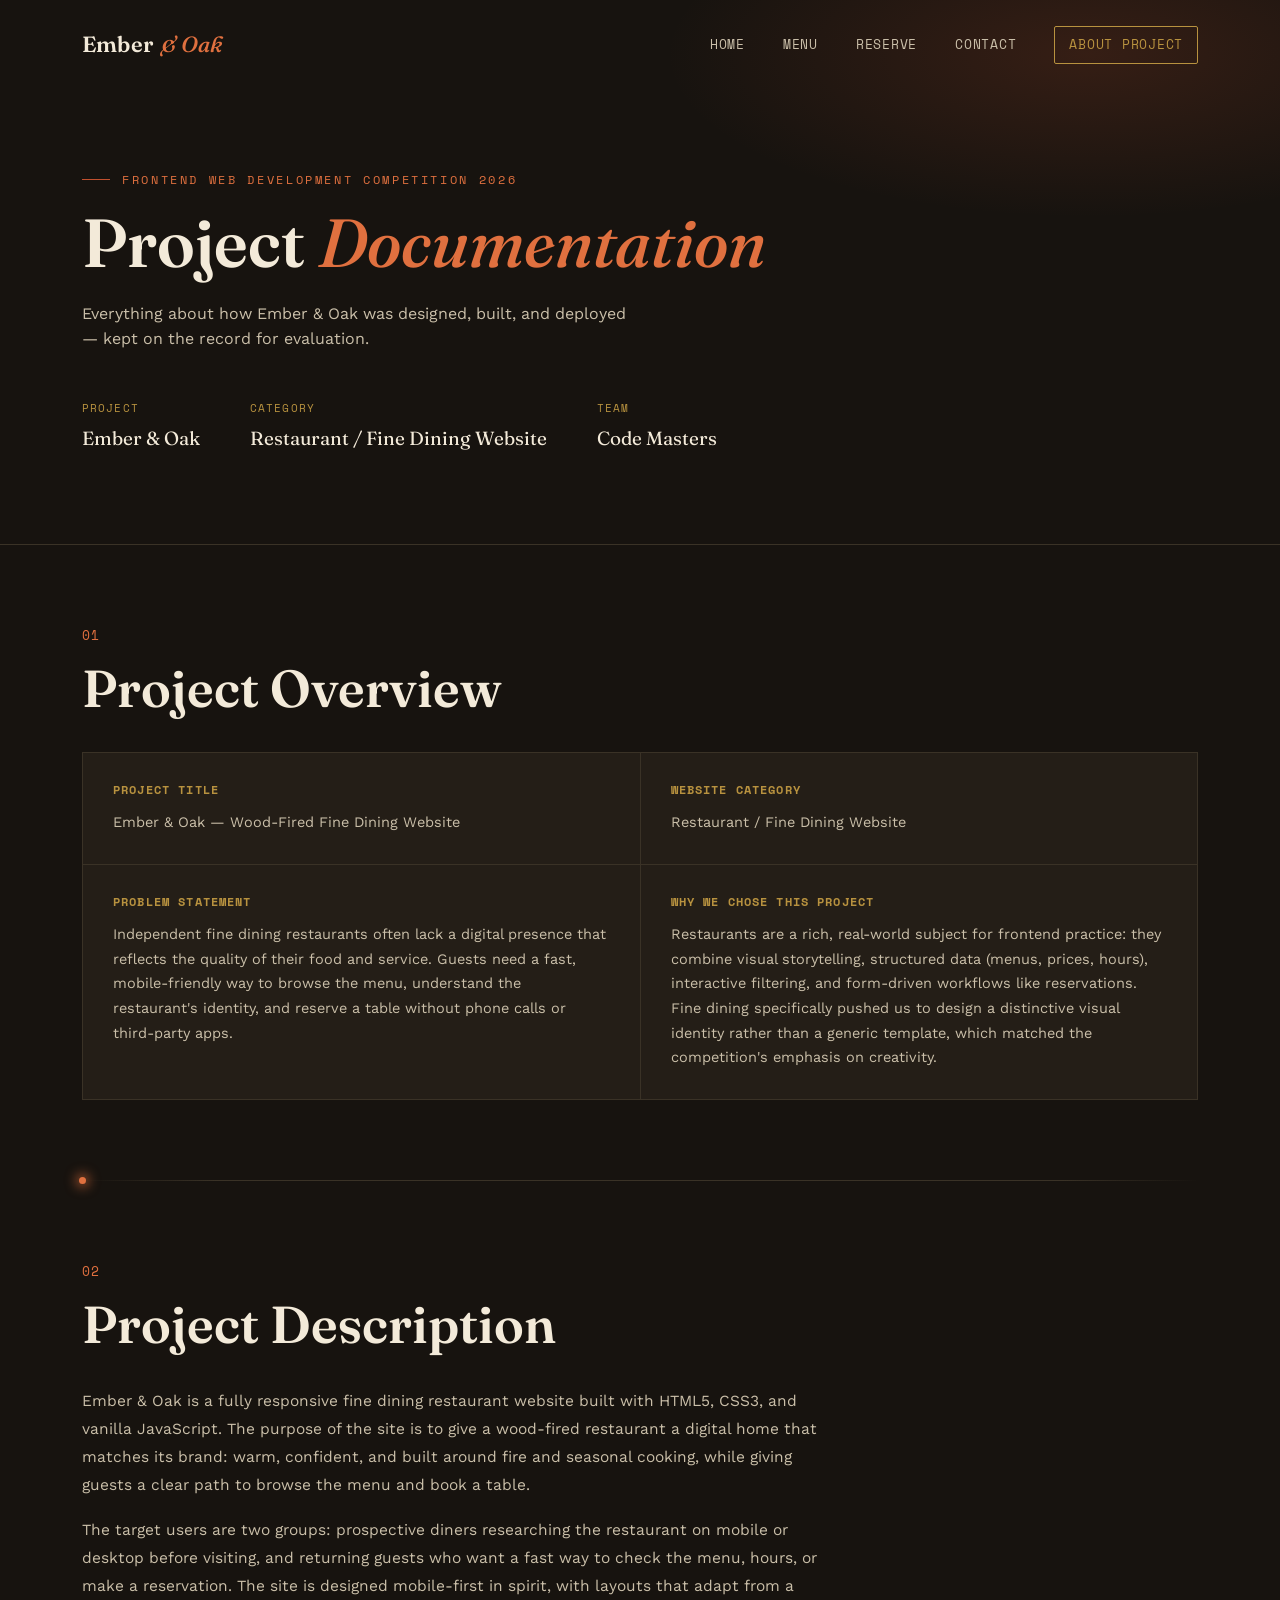
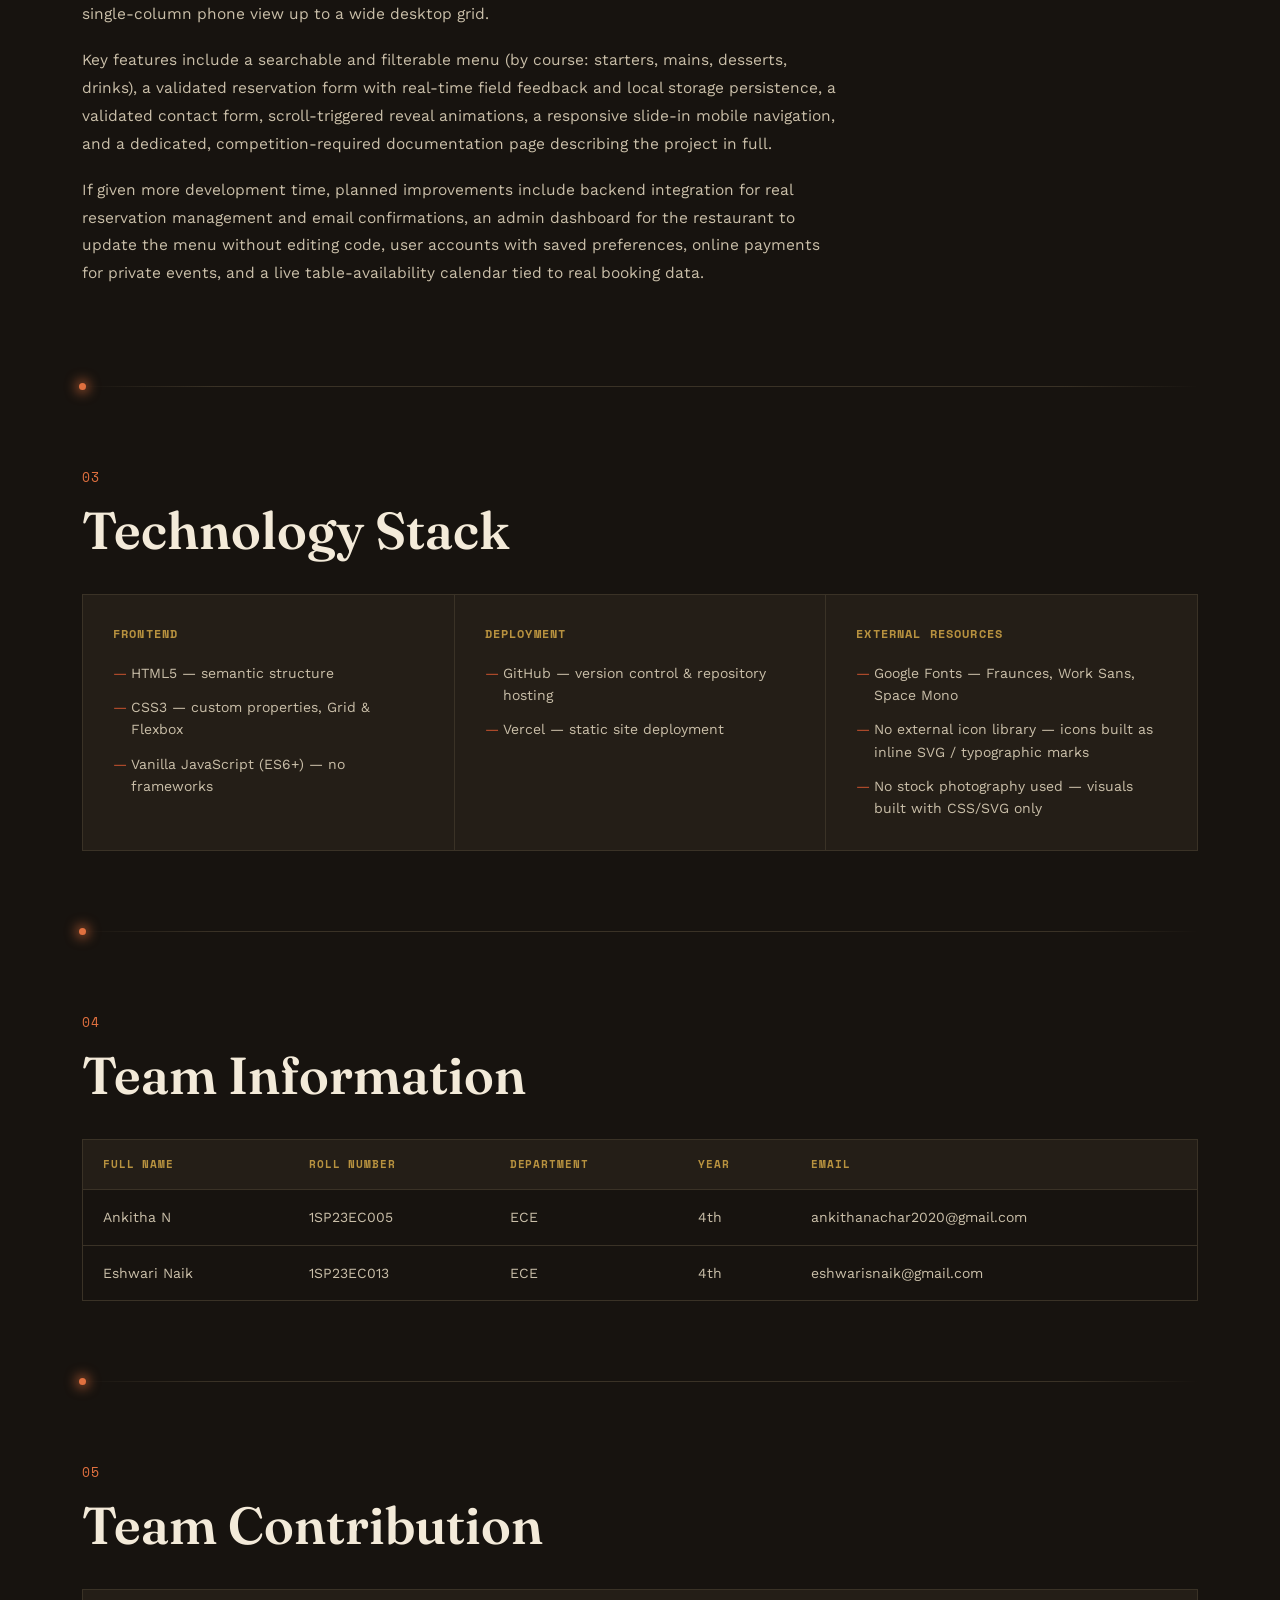
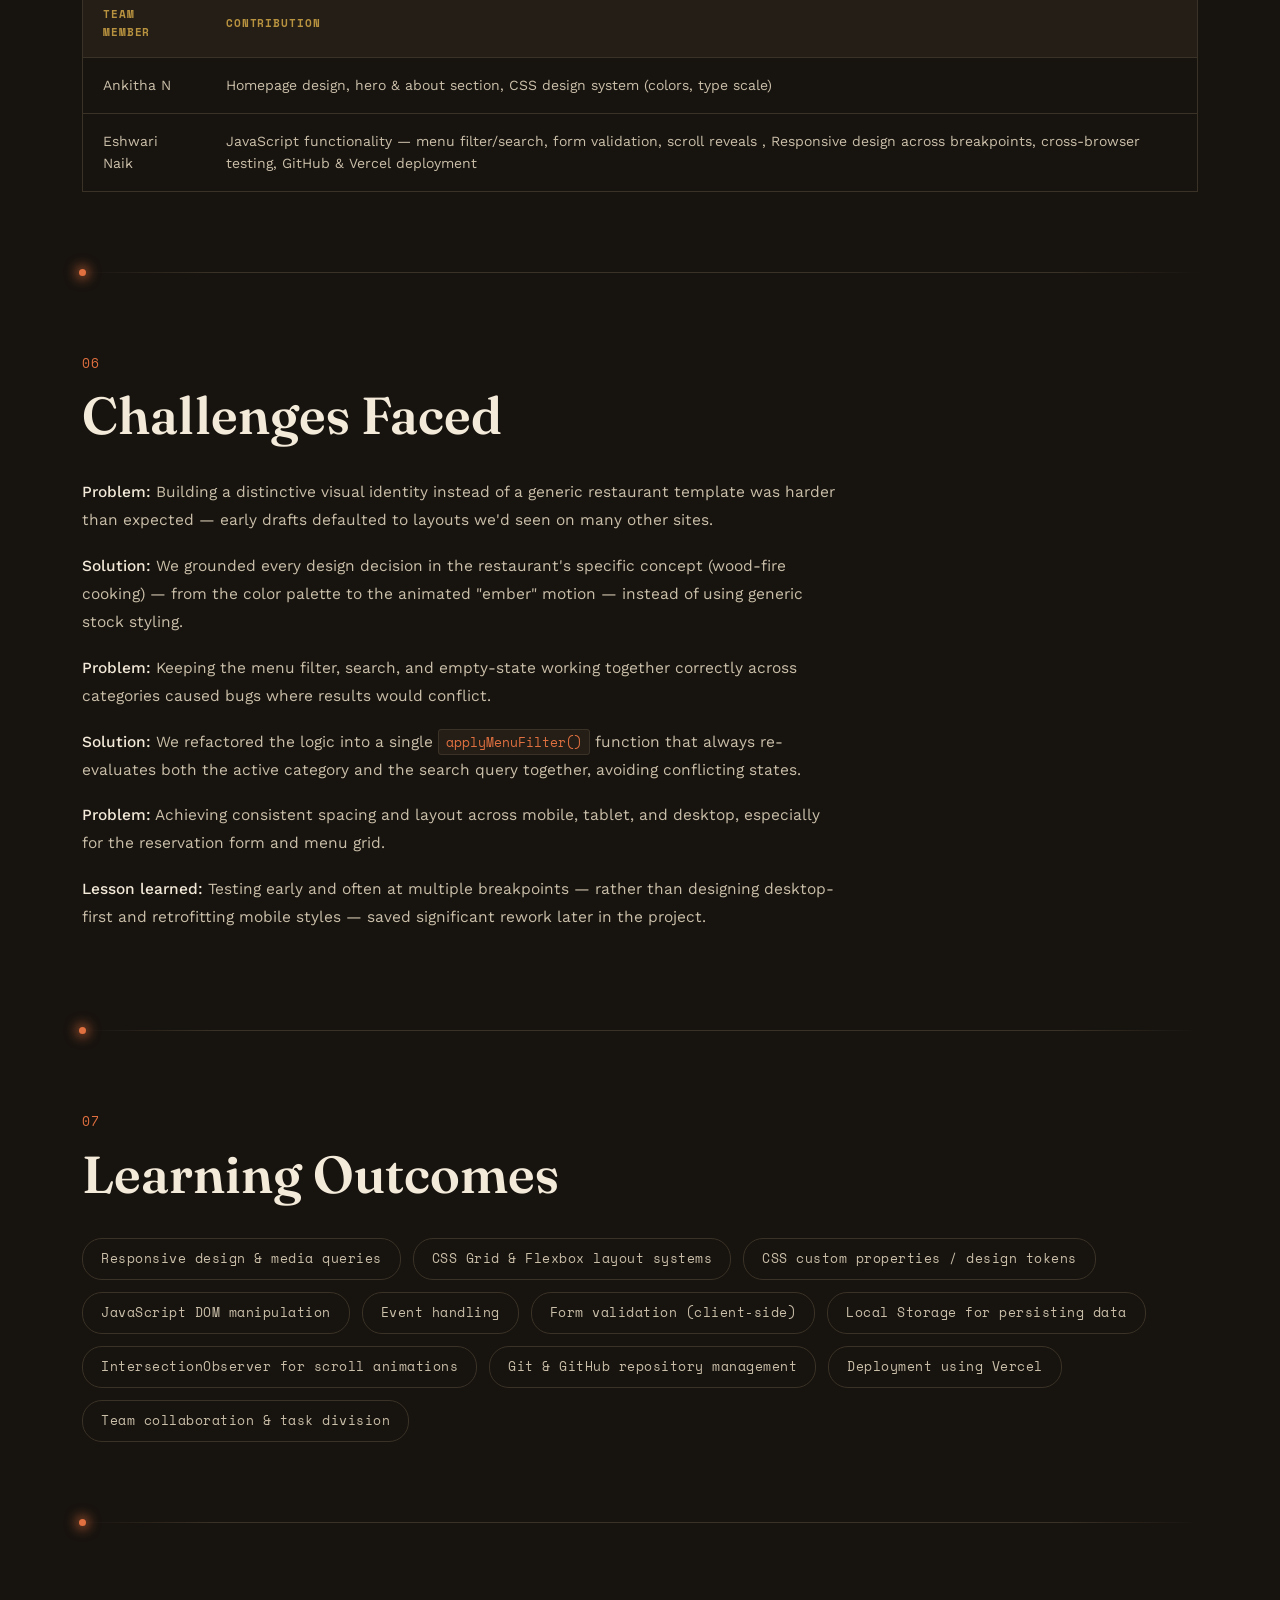
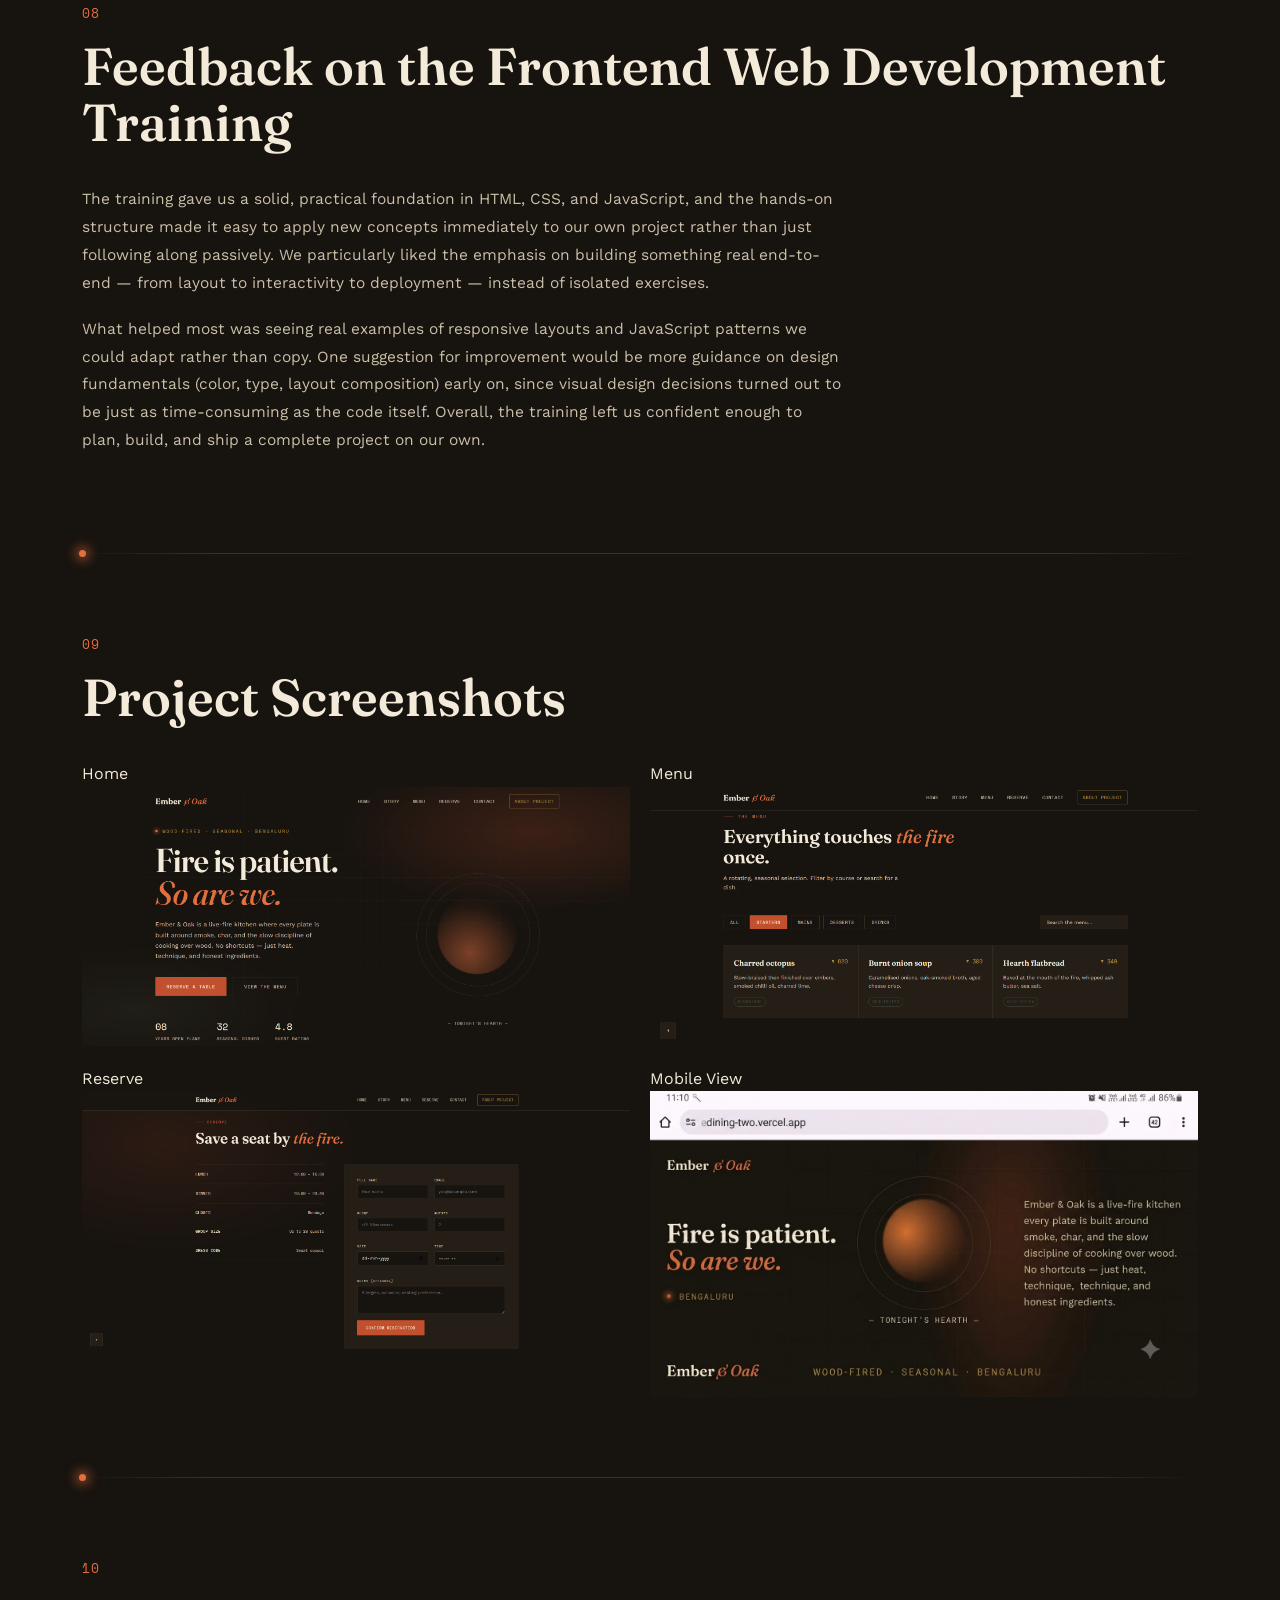
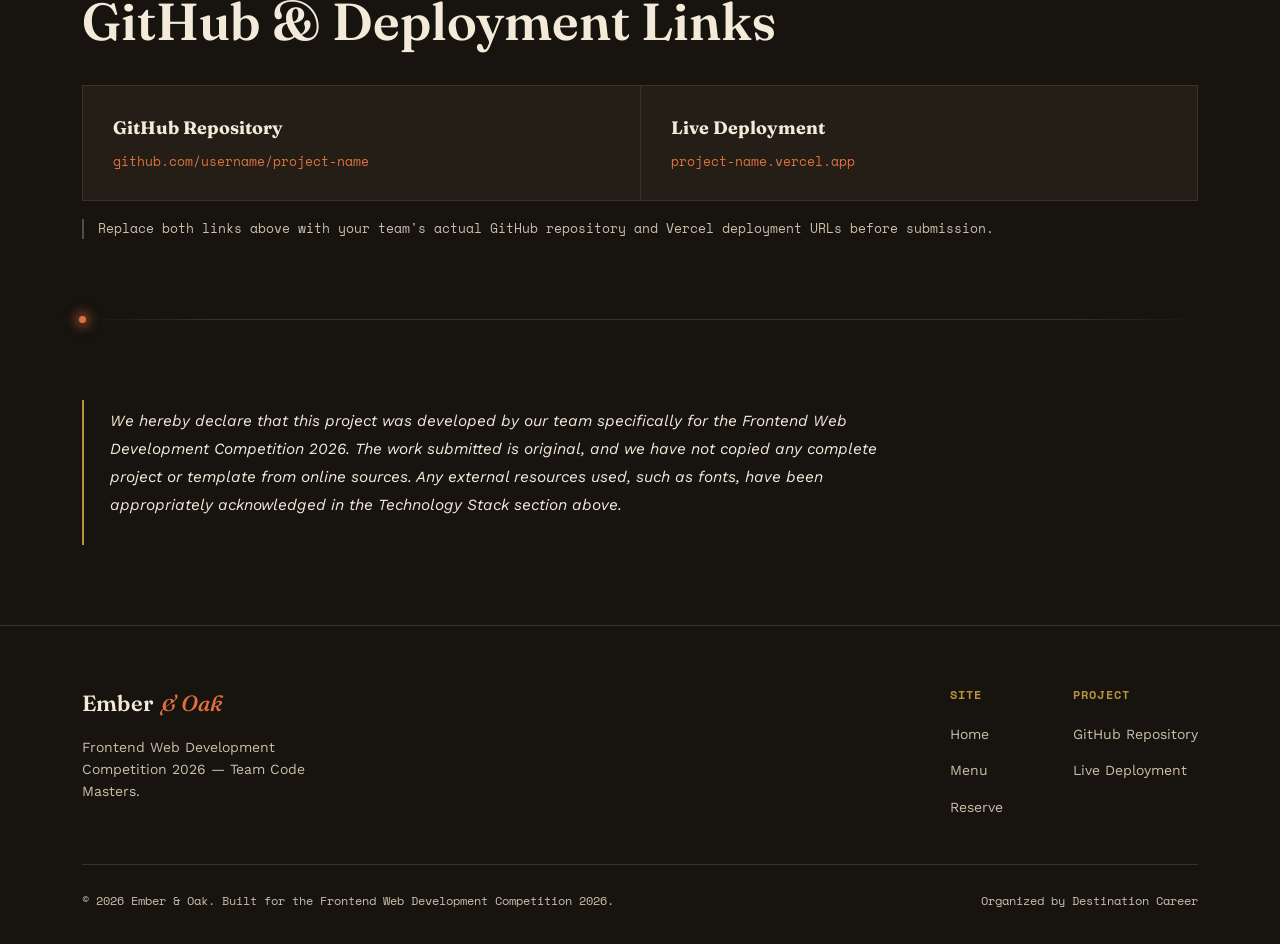
==== commit f07b09ee: "Fix HTML encoding issues in about-project.html" ====
--- a/about-project.html
+++ b/about-project.html
@@ -228,10 +228,10 @@
     <div class="doc-num reveal">09</div>
     <h2 class="section-title reveal">Project Screenshots</h2>
     <div class="shot-grid reveal">
-      <div><span>Home </span><img src="images\home.png" alt="profile Image"></div>
-      <div><span>Menu </span><img src="images\menu.png" alt="profile Image"></div>
-      <div><span>Reserve </span><img src="images\reservation.png" alt="profile Image"></div>
-    <div><span>Mobile View </span><img src="images\mobile.png" alt="profile Image"></div>
+      <div><span>Home </span><img src="home.png" alt="profile Image"></div>
+      <div><span>Menu </span><img src="menu.png" alt="profile Image"></div>
+      <div><span>Reserve </span><img src="reservation.png" alt="profile Image"></div>
+    <div><span>Mobile View </span><img src="mobile.png" alt="profile Image"></div>
 </div>
 </section>
  
@@ -306,4 +306,4 @@
  
 <script src="script.js"></script>
 </body>
-</html>+</html>
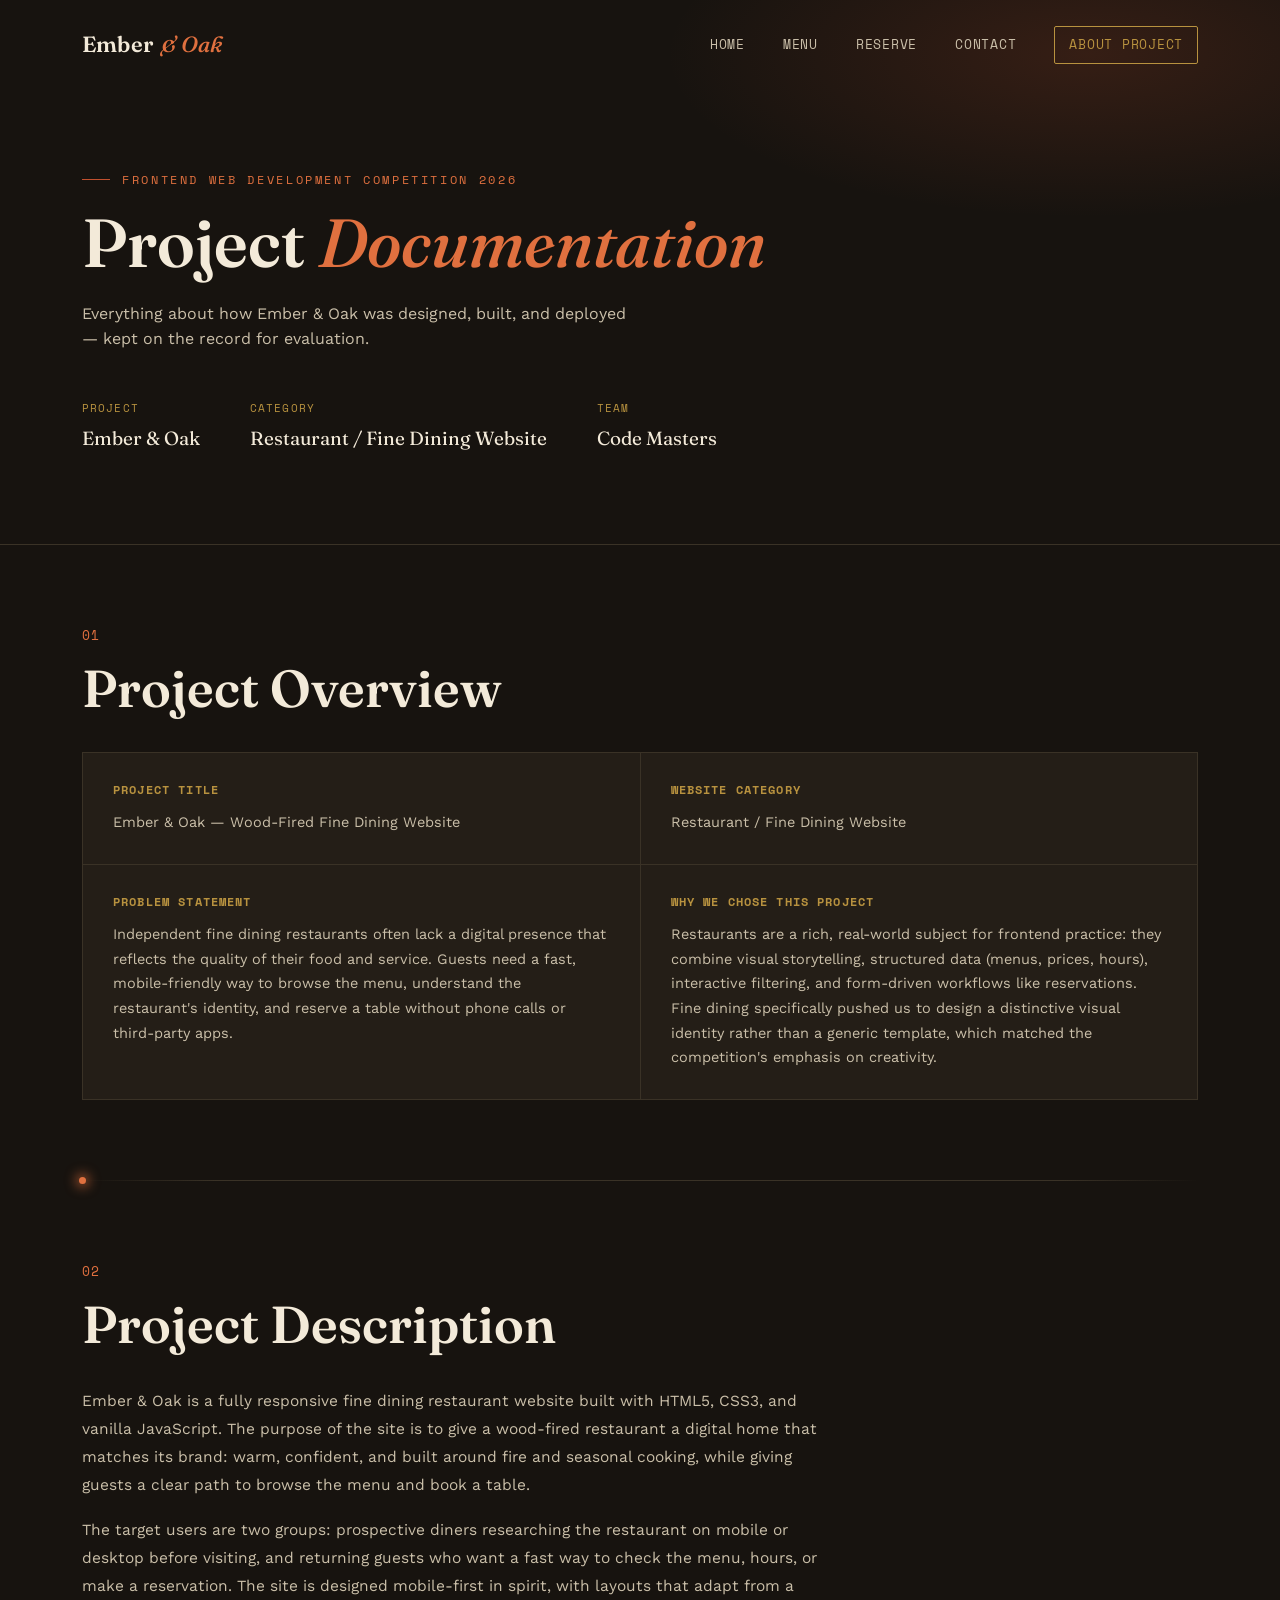
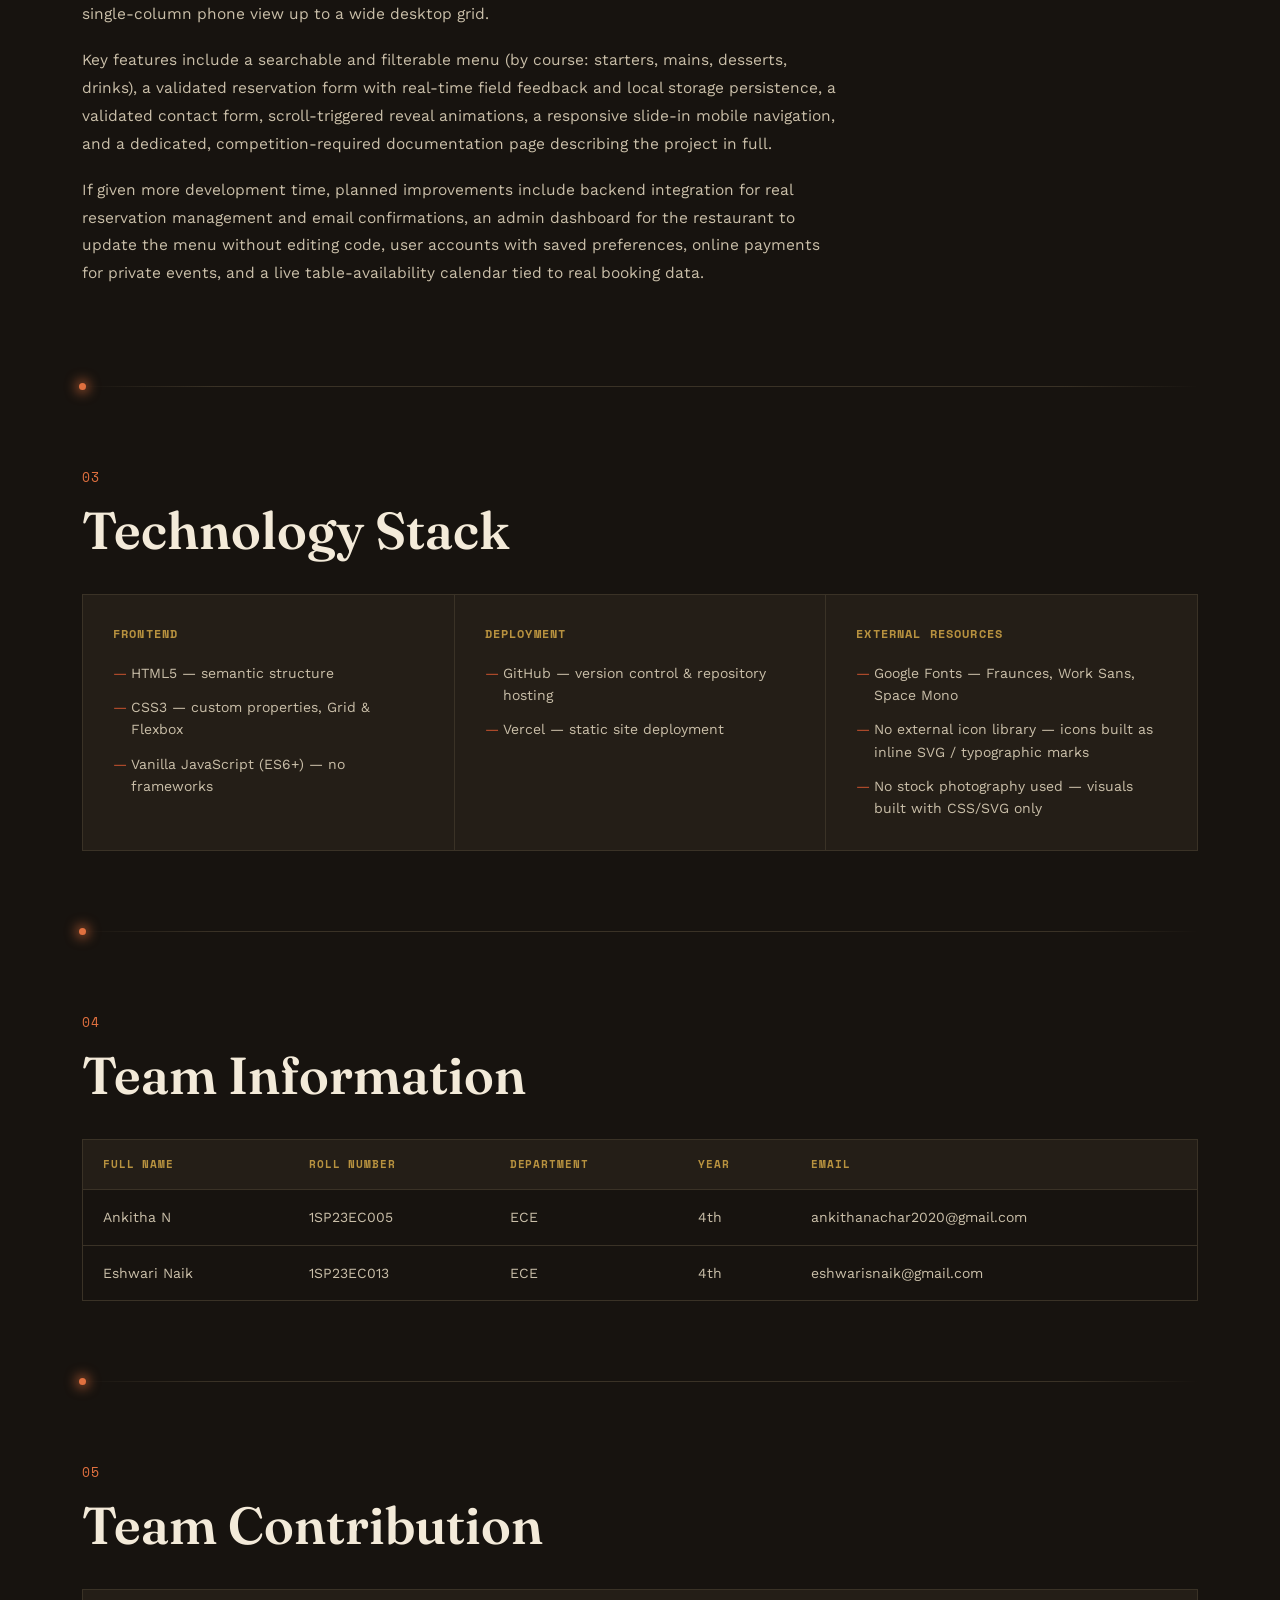
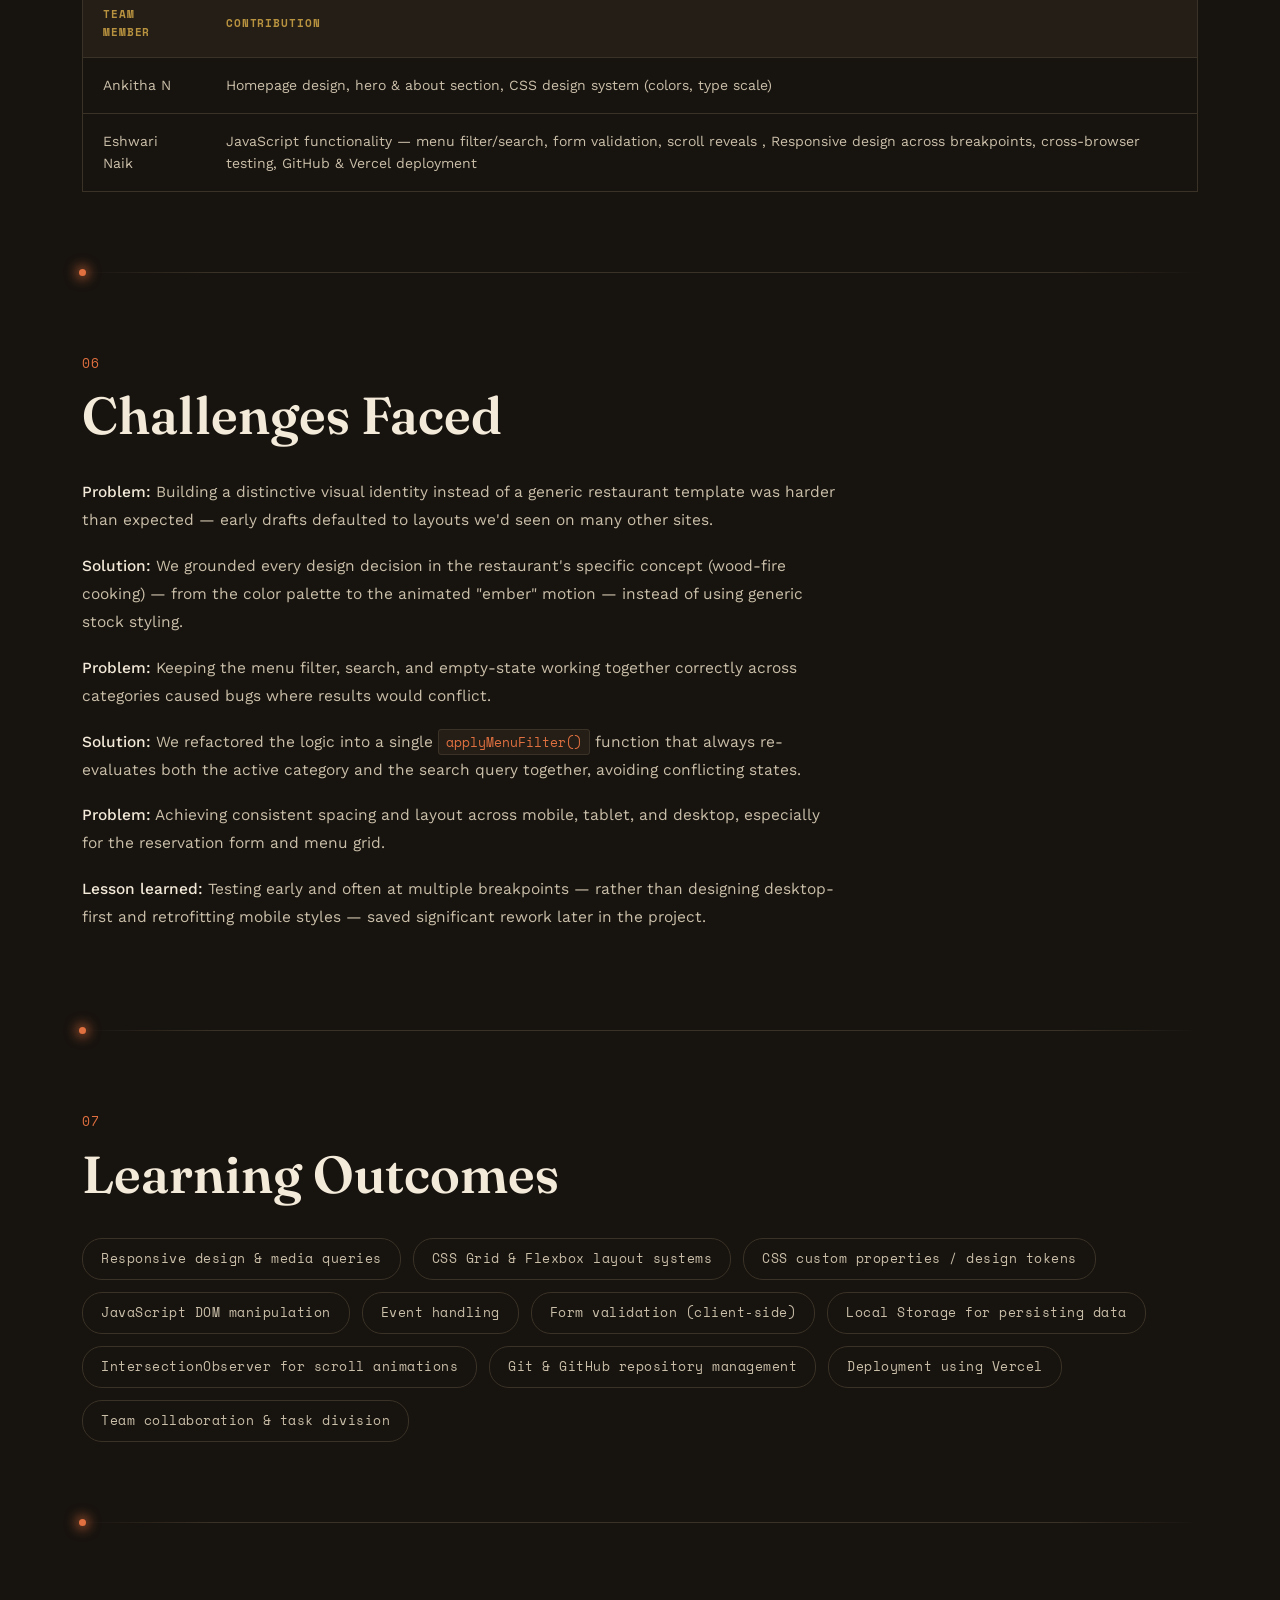
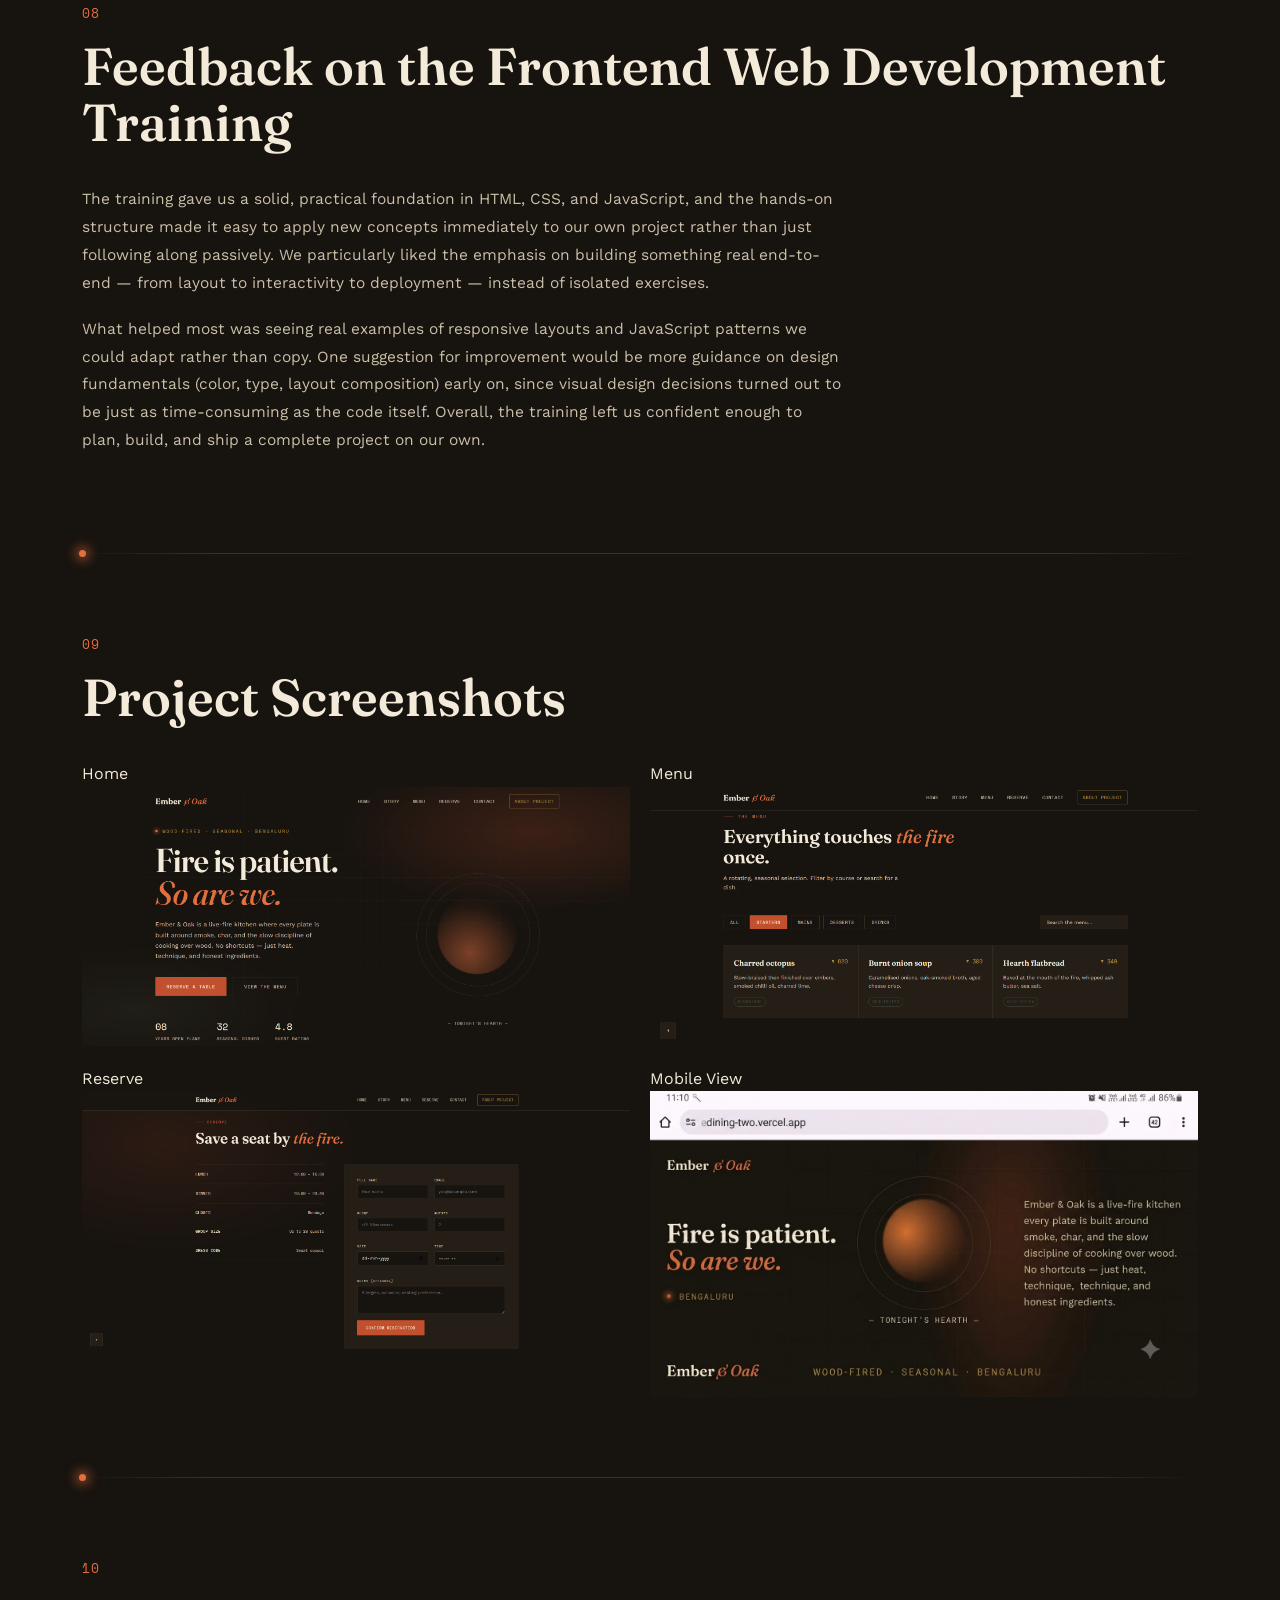
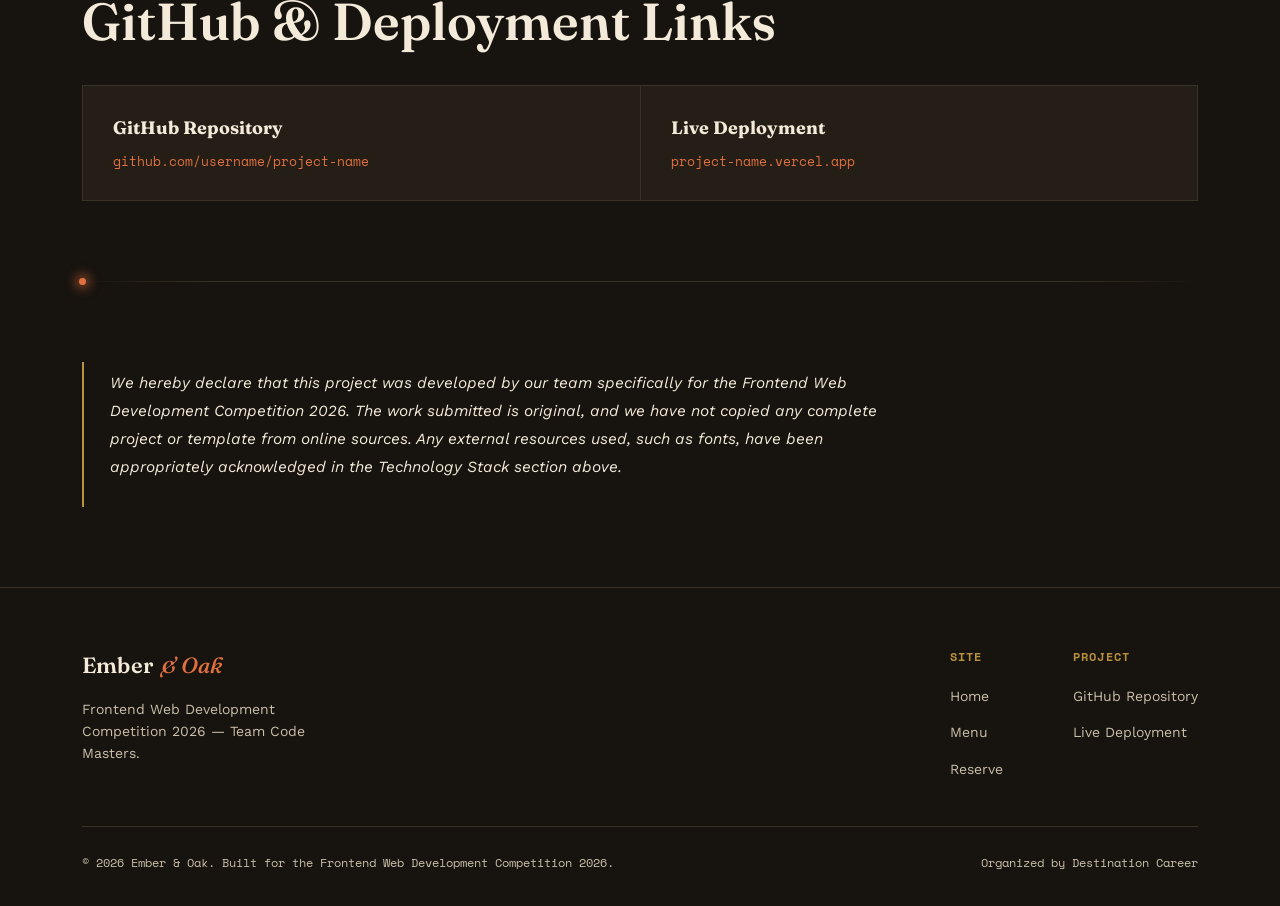
==== commit 386ff3eb: "Fix HTML formatting issues in about-project.html" ====
--- a/about-project.html
+++ b/about-project.html
@@ -251,9 +251,6 @@
         <h4>Live Deployment</h4>
         <p>project-name.vercel.app</p>
       </a>
-    </div>
-    <p class="doc-note reveal">Replace both links above with your team's actual GitHub repository and Vercel deployment URLs before submission.</p>
-  </div>
 </section>
  
 <div class="container"><div class="ember-rule"></div></div>
@@ -289,8 +286,8 @@
         <div class="footer-col">
           <h4>Project</h4>
           <ul>
-            <li><a href="https://github.com/username/project-name" target="_blank" rel="noopener">GitHub Repository</a></li>
-            <li><a href="https://project-name.vercel.app" target="_blank" rel="noopener">Live Deployment</a></li>
+            <li><a href="https://github.com/eshwarisnaik-collab/finedining" target="_blank" rel="noopener">GitHub Repository</a></li>
+            <li><a href="https://finedining-two.vercel.app/" target="_blank" rel="noopener">Live Deployment</a></li>
           </ul>
         </div>
       </div>
